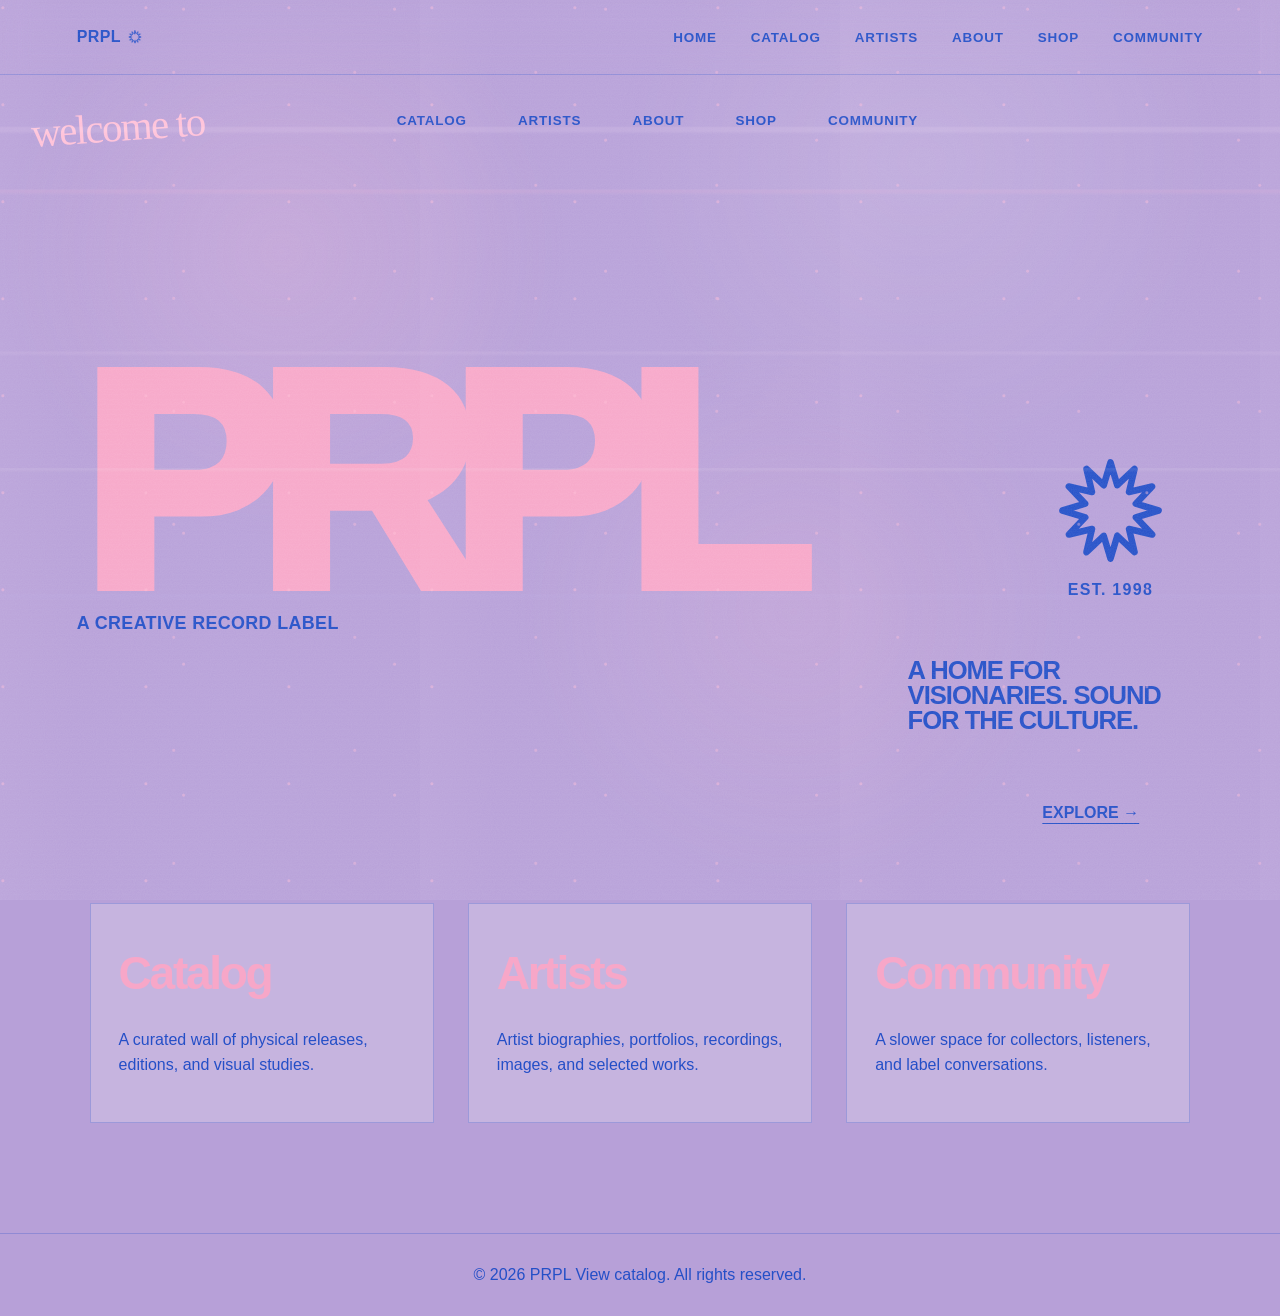
==== index.html @ a28d338d "Update index.html" ====
<!DOCTYPE html>
<html lang="en">
<head>
  <meta charset="UTF-8" />
  <meta name="viewport" content="width=device-width, initial-scale=1.0" />
  <title>PRPL View catalog | Home</title>
  <link rel="stylesheet" href="styles.css" />
</head>
<body>
  <header class="site-header">
    <a class="logo" href="index.html">PRPL</a>
    <nav>
      <a href="index.html">Home</a>
      <a href="vinyl.html">Catalog</a>
      <a href="artists.html">Artists</a>
      <a href="about.html">About</a>
      <a href="shop.html">Shop</a>
      <a href="forum.html">Community</a>
    </nav>
  </header>

  <main>
    <section class="hero lavender-home">
      <div class="welcome-script">welcome to</div>

      <nav class="floating-nav">
        <a href="vinyl.html">Catalog</a>
        <a href="artists.html">Artists</a>
        <a href="about.html">About</a>
        <a href="shop.html">Shop</a>
        <a href="forum.html">Community</a>
      </nav>

      <h1 class="prpl-title">PRPL</h1>

      <p class="hero-caption">A creative record label</p>

      <div class="gallery-mark">
        <span class="twelve-star" aria-hidden="true"></span>
        <p>EST. 1998</p>
      </div>

      <p class="hero-statement">A home for visionaries. Sound for the culture.</p>

      <a class="explore-link" href="vinyl.html">Explore →</a>
    </section>

    <section class="feature-grid">
      <article>
        <h2>Catalog</h2>
        <p>A curated wall of physical releases, editions, and visual studies.</p>
      </article>
      <article>
        <h2>Artists</h2>
        <p>Artist biographies, portfolios, recordings, images, and selected works.</p>
      </article>
      <article>
        <h2>Community</h2>
        <p>A slower space for collectors, listeners, and label conversations.</p>
      </article>
    </section>
  </main>

  <footer>© <span id="year"></span> PRPL View catalog. All rights reserved.</footer>
  <script src="script.js"></script>
</body>
</html>
---- styles.css ----
:root {
  --lavender: #b9a2dc;
  --lavender-matte: #b7a0d8;
  --pink: #f7a7c8;
  --pink-soft: #ffc1d8;
  --iris: #244fc7;
  --iris-soft: rgba(36, 79, 199, 0.18);
  --white: #fff9fb;
  --line: rgba(36, 79, 199, 0.26);
  --twelve-star-line: url("data:image/svg+xml,%3Csvg xmlns='http://www.w3.org/2000/svg' viewBox='0 0 100 100'%3E%3Cpath d='M 50.00 6.00 L 56.21 26.82 L 72.00 11.89 L 66.97 33.03 L 88.11 28.00 L 73.18 43.79 L 94.00 50.00 L 73.18 56.21 L 88.11 72.00 L 66.97 66.97 L 72.00 88.11 L 56.21 73.18 L 50.00 94.00 L 43.79 73.18 L 28.00 88.11 L 33.03 66.97 L 11.89 72.00 L 26.82 56.21 L 6.00 50.00 L 26.82 43.79 L 11.89 28.00 L 33.03 33.03 L 28.00 11.89 L 43.79 26.82 Z' fill='none' stroke='white' stroke-width='6' stroke-linejoin='round' stroke-linecap='round'/%3E%3C/svg%3E");
  --glitch-noise: url("data:image/svg+xml,%3Csvg xmlns='http://www.w3.org/2000/svg' viewBox='0 0 180 180'%3E%3Cfilter id='n'%3E%3CfeTurbulence type='fractalNoise' baseFrequency='.92' numOctaves='3' stitchTiles='stitch'/%3E%3CfeColorMatrix type='matrix' values='1 0 0 0 0.96 0 1 0 0 0.58 0 0 1 0 0.78 0 0 0 .42 0'/%3E%3C/filter%3E%3Crect width='180' height='180' filter='url(%23n)' opacity='.55'/%3E%3C/svg%3E");
}

* {
  box-sizing: border-box;
}

body {
  margin: 0;
  font-family: Helvetica Neue, Helvetica, Arial, sans-serif;
  background: var(--lavender-matte);
  color: var(--iris);
  min-height: 100vh;
  overflow-x: hidden;
}

body::before {
  content: "";
  position: fixed;
  inset: 0;
  background:
    radial-gradient(circle at 22% 28%, rgba(255, 193, 216, 0.18), transparent 24%),
    radial-gradient(circle at 72% 18%, rgba(255, 255, 255, 0.12), transparent 26%),
    radial-gradient(circle at 62% 68%, rgba(255, 193, 216, 0.14), transparent 28%);
  pointer-events: none;
  z-index: -1;
}

body::after {
  content: "";
  position: fixed;
  inset: 0;
  background:
    var(--glitch-noise),
    repeating-linear-gradient(0deg, rgba(36, 79, 199, 0.11) 0 1px, transparent 1px 5px),
    linear-gradient(180deg, transparent 0 14%, rgba(255, 193, 216, 0.32) 14.2% 14.55%, transparent 14.9% 39%, rgba(255, 193, 216, 0.2) 39.1% 39.25%, transparent 39.6% 66%, rgba(36, 79, 199, 0.16) 66.1% 66.35%, transparent 66.7% 100%),
    linear-gradient(90deg, rgba(255, 193, 216, 0.1), transparent 18%, rgba(36, 79, 199, 0.08) 54%, transparent 86%);
  background-size: 180px 180px, 100% 5px, 100% 100%, 420px 100%;
  mix-blend-mode: screen;
  opacity: 0.42;
  pointer-events: none;
  z-index: 999;
  animation: scan-glitch 6s steps(1, end) infinite;
}

html::before,
html::after {
  content: "";
  position: fixed;
  inset: 0;
  pointer-events: none;
}

html::before {
  background:
    radial-gradient(circle at 2% 8%, rgba(255, 193, 216, 0.8) 0 1px, transparent 2px),
    radial-gradient(circle at 87% 7%, rgba(255, 193, 216, 0.75) 0 1px, transparent 2px),
    radial-gradient(circle at 96% 64%, rgba(255, 193, 216, 0.7) 0 1px, transparent 2px),
    linear-gradient(180deg, transparent 0 21%, rgba(255, 193, 216, 0.22) 21.1% 21.35%, transparent 21.7% 52%, rgba(255, 249, 251, 0.14) 52.05% 52.2%, transparent 52.55% 100%);
  background-size: 143px 97px, 211px 131px, 181px 113px, 100% 100%;
  mix-blend-mode: lighten;
  opacity: 0.55;
  z-index: 1000;
}

html::after {
  background:
    linear-gradient(90deg, transparent 0 22%, rgba(255, 193, 216, 0.68) 26% 40%, transparent 46%),
    linear-gradient(90deg, transparent 0 54%, rgba(36, 79, 199, 0.34) 58% 70%, transparent 76%);
  clip-path: inset(13% 4% 84% 58%);
  mix-blend-mode: screen;
  opacity: 0;
  z-index: 1001;
  animation: smear-glitch 8s steps(1, end) infinite;
}

.site-header,
main,
footer {
  animation: page-glitch 9s steps(1, end) infinite;
}

@keyframes scan-glitch {
  0%, 88%, 100% {
    clip-path: inset(0);
    transform: translate3d(0, 0, 0);
    opacity: 0.36;
  }

  89% {
    clip-path: inset(8% 0 86% 0);
    transform: translate3d(-12px, 0, 0);
    opacity: 0.66;
  }

  90% {
    clip-path: inset(28% 0 66% 0);
    transform: translate3d(14px, 0, 0);
    opacity: 0.52;
  }

  91% {
    clip-path: inset(74% 0 16% 0);
    transform: translate3d(-7px, 0, 0);
    opacity: 0.6;
  }

  92% {
    clip-path: inset(0);
    transform: translate3d(0, 0, 0);
    opacity: 0.42;
  }
}

@keyframes smear-glitch {
  0%, 84%, 87%, 100% {
    opacity: 0;
    clip-path: inset(0);
    transform: translate3d(0, 0, 0);
  }

  84.4% {
    opacity: 0.75;
    clip-path: inset(12% 5% 85% 62%);
    transform: translate3d(16px, 0, 0);
  }

  85% {
    opacity: 0.42;
    clip-path: inset(33% 28% 63% 6%);
    transform: translate3d(-12px, 0, 0);
  }

  85.6% {
    opacity: 0.62;
    clip-path: inset(68% 4% 28% 72%);
    transform: translate3d(20px, 0, 0);
  }
}

@keyframes page-glitch {
  0%, 91%, 93%, 100% {
    transform: translate3d(0, 0, 0);
    filter: none;
  }

  91.4% {
    transform: translate3d(2px, 0, 0);
    filter: drop-shadow(-2px 0 rgba(255, 193, 216, 0.45)) drop-shadow(2px 0 rgba(36, 79, 199, 0.38));
  }

  91.8% {
    transform: translate3d(-2px, 0, 0);
    filter: drop-shadow(2px 0 rgba(255, 193, 216, 0.35)) drop-shadow(-2px 0 rgba(36, 79, 199, 0.3));
  }
}

.site-header {
  display: flex;
  justify-content: space-between;
  align-items: center;
  padding: 28px 6vw;
  background: transparent;
  border-bottom: 1px solid var(--line);
  position: sticky;
  top: 0;
  z-index: 10;
  backdrop-filter: blur(14px);
}

.logo {
  display: inline-flex;
  align-items: center;
  gap: 0.42rem;
  color: var(--iris);
  font-size: 1rem;
  font-weight: 800;
  letter-spacing: 0.02em;
  text-decoration: none;
  text-transform: uppercase;
}

.logo::after {
  content: "";
  width: 0.92rem;
  height: 0.92rem;
  background: currentColor;
  mask: var(--twelve-star-line) center / contain no-repeat;
  -webkit-mask: var(--twelve-star-line) center / contain no-repeat;
}

nav {
  display: flex;
  gap: 34px;
  flex-wrap: wrap;
  font-size: 0.84rem;
  letter-spacing: 0.06em;
  text-transform: uppercase;
  font-weight: 700;
}

nav a,
.text-link {
  color: var(--iris);
  text-decoration: none;
}

nav a:hover,
.text-link:hover {
  color: var(--pink);
}

.hero {
  min-height: 84vh;
  padding: 90px 6vw;
}

.lavender-home {
  position: relative;
  min-height: 92vh;
  display: grid;
  align-content: center;
  padding-top: 120px;
}

.welcome-script {
  position: absolute;
  top: 28px;
  left: 2.4vw;
  color: var(--pink-soft);
  font-family: "Brush Script MT", "Apple Chancery", cursive;
  font-size: clamp(2rem, 3.2vw, 4.2rem);
  font-weight: 400;
  letter-spacing: -0.04em;
  transform: rotate(-4deg);
}

.floating-nav {
  position: absolute;
  top: 38px;
  left: 31vw;
  display: flex;
  gap: clamp(24px, 4vw, 64px);
}

.prpl-title {
  color: var(--pink);
  font-size: clamp(7rem, 24vw, 24rem);
  line-height: 0.72;
  margin: 0;
  letter-spacing: -0.095em;
  font-weight: 950;
  text-transform: uppercase;
}

.hero-caption {
  color: var(--iris);
  margin: 18px 0 0;
  font-weight: 800;
  text-transform: uppercase;
  letter-spacing: 0.02em;
  font-size: clamp(0.95rem, 1.4vw, 1.25rem);
}

.gallery-mark {
  position: absolute;
  right: 9vw;
  top: 46%;
  text-align: center;
  color: var(--iris);
}

.twelve-star {
  display: block;
  width: 6.8rem;
  height: 6.8rem;
  margin: 0 auto;
  background: currentColor;
  mask: var(--twelve-star-line) center / contain no-repeat;
  -webkit-mask: var(--twelve-star-line) center / contain no-repeat;
}

.gallery-mark p {
  text-transform: uppercase;
  font-weight: 800;
  letter-spacing: 0.08em;
}

.hero-statement {
  position: absolute;
  right: 8vw;
  bottom: 16vh;
  max-width: 270px;
  color: var(--iris);
  text-transform: uppercase;
  font-size: clamp(1.2rem, 2vw, 2rem);
  line-height: 0.98;
  font-weight: 800;
  letter-spacing: -0.04em;
}

.explore-link {
  position: absolute;
  right: 11vw;
  bottom: 9vh;
  color: var(--iris);
  text-transform: uppercase;
  font-weight: 700;
  text-decoration: underline;
  text-underline-offset: 5px;
}

.eyebrow {
  color: var(--iris);
  text-transform: uppercase;
  letter-spacing: 0.2em;
  font-size: 0.76rem;
  margin: 0 0 26px;
  font-weight: 700;
}

h1 {
  color: var(--pink);
  font-size: clamp(4rem, 10vw, 11rem);
  margin: 0;
  line-height: 0.9;
  letter-spacing: -0.075em;
  font-weight: 800;
  max-width: 1120px;
}

.hero-copy,
.lead {
  color: var(--iris);
  font-size: clamp(1.05rem, 1.7vw, 1.35rem);
  font-weight: 500;
  line-height: 1.55;
  max-width: 650px;
  margin-top: 30px;
}

.hero-actions {
  margin-top: 42px;
  display: flex;
  gap: 14px;
  flex-wrap: wrap;
}

.button {
  border: 1px solid var(--iris);
  display: inline-block;
  background: var(--iris);
  color: var(--white);
  padding: 13px 22px;
  text-decoration: none;
  font-weight: 800;
  letter-spacing: 0.06em;
  text-transform: uppercase;
  cursor: pointer;
  font-size: 0.78rem;
}

.button:hover {
  background: var(--pink);
  border-color: var(--pink);
  color: var(--iris);
}

.button.ghost {
  background: transparent;
  color: var(--iris);
}

.feature-grid,
.album-grid {
  display: grid;
  grid-template-columns: repeat(3, minmax(0, 1fr));
  gap: 34px;
  padding: 0 7vw 110px;
}

.feature-grid article,
.album-card,
.artist-card,
.content-block,
.shop-panel,
.post-form,
.thread {
  background: rgba(255, 249, 251, 0.22);
  border: 1px solid var(--line);
  padding: 28px;
}

.feature-grid article {
  min-height: 220px;
  display: grid;
  align-content: end;
}

.feature-grid h2,
.album-card h2,
.artist-card h2,
.content-block h2,
.shop-panel h2,
.post-form h2,
.thread h2 {
  color: var(--pink);
  font-weight: 800;
  letter-spacing: -0.05em;
  font-size: clamp(1.7rem, 3.6vw, 3.7rem);
  line-height: 0.96;
  margin: 0 0 16px;
}

.feature-grid p,
.album-card p,
.artist-card p,
.content-block p,
.shop-panel p,
.thread p {
  color: var(--iris);
  font-weight: 500;
  line-height: 1.6;
}

.page {
  padding: 86px 7vw 120px;
}

.page h1 {
  max-width: 1120px;
}

.narrow {
  max-width: 920px;
  margin: 0 auto;
}

.cover,
.artist-photo {
  min-height: 380px;
  display: grid;
  place-items: center;
  background:
    radial-gradient(circle at 50% 50%, rgba(247, 167, 200, 0.52), transparent 25%),
    linear-gradient(180deg, rgba(255,249,251,0.55), rgba(143,99,255,0.22));
  color: var(--iris);
  font-weight: 800;
  letter-spacing: 0.14em;
  text-align: center;
  text-transform: uppercase;
  border: 1px solid var(--line);
}

.album-card {
  padding: 18px;
}

.album-card h2 {
  font-size: 1.45rem;
  letter-spacing: -0.02em;
  margin-top: 22px;
}

.artist-list {
  display: grid;
  gap: 34px;
}

.artist-card {
  display: grid;
  grid-template-columns: 280px 1fr;
  gap: 42px;
  align-items: center;
}

.artist-photo {
  min-height: 280px;
}

.content-block {
  margin-top: 28px;
}

.bandcamp-box {
  border: 1px solid var(--line);
  background: white;
}

.forum-layout {
  display: grid;
  grid-template-columns: 380px 1fr;
  gap: 34px;
}

.post-form {
  display: grid;
  gap: 14px;
  align-self: start;
}

input,
textarea {
  width: 100%;
  background: rgba(255, 249, 251, 0.42);
  border: 1px solid var(--line);
  color: var(--iris);
  padding: 14px;
  font: inherit;
  font-weight: 500;
}

input::placeholder,
textarea::placeholder {
  color: rgba(36, 79, 199, 0.62);
}

textarea {
  min-height: 150px;
  resize: vertical;
}

.thread-list {
  display: grid;
  gap: 18px;
}

footer {
  border-top: 1px solid var(--line);
  color: var(--iris);
  padding: 32px 7vw;
  text-align: center;
  font-weight: 500;
}

@media (prefers-reduced-motion: reduce) {
  html::after,
  body::after,
  .site-header,
  main,
  footer {
    animation: none;
  }
}

@media (max-width: 850px) {
  .site-header {
    display: none;
  }

  .floating-nav {
    position: static;
    margin: 60px 0 30px;
    gap: 16px;
  }

  .welcome-script {
    top: 24px;
    left: 6vw;
  }

  .lavender-home {
    padding-top: 130px;
  }

  .gallery-mark,
  .hero-statement,
  .explore-link {
    position: static;
    text-align: left;
    margin-top: 30px;
  }

  .feature-grid,
  .album-grid {
    grid-template-columns: 1fr;
  }

  .artist-card,
  .forum-layout {
    grid-template-columns: 1fr;
    display: grid;
  }
}
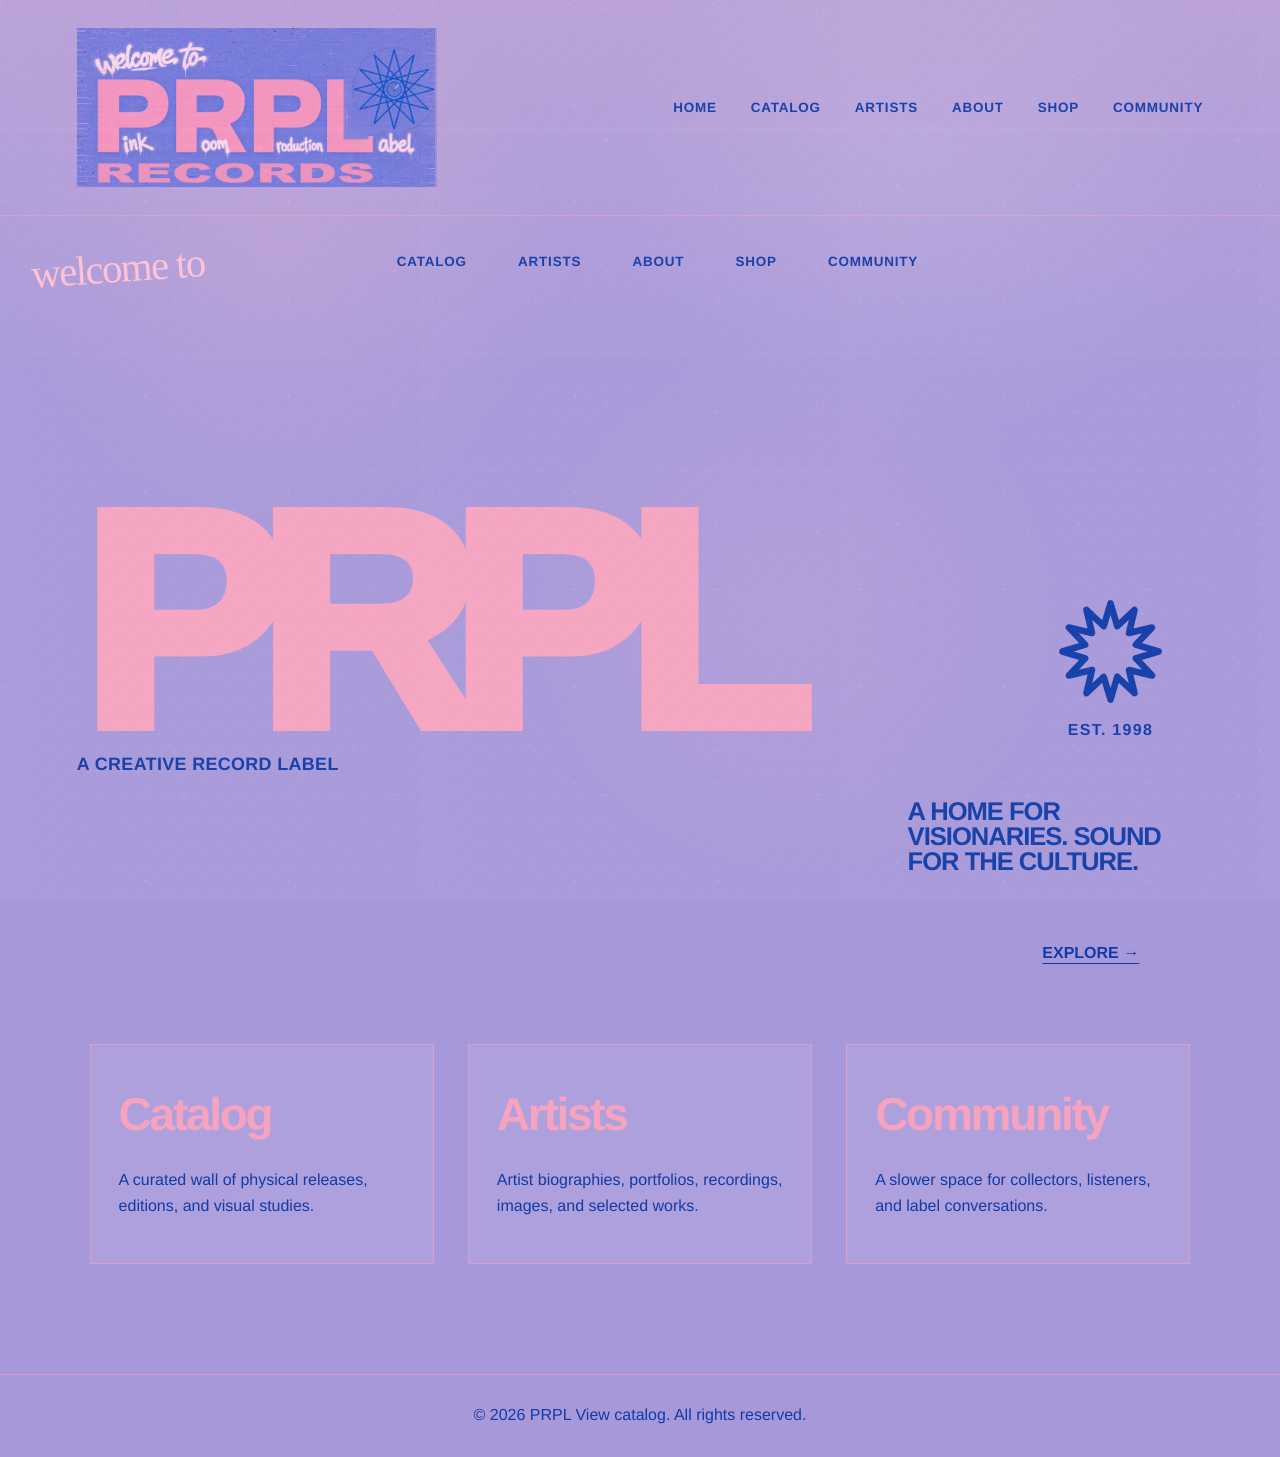
==== commit ec2562d6: "Update sitewide PRPL logo" ====
--- a/index.html
+++ b/index.html
@@ -8,7 +8,9 @@
 </head>
 <body>
   <header class="site-header">
-    <a class="logo" href="index.html">PRPL</a>
+    <a class="site-logo-art" href="index.html" aria-label="PRPL home">
+      <img src="assets/prpl-records-logo.png" alt="PRPL Records" />
+    </a>
     <nav>
       <a href="index.html">Home</a>
       <a href="vinyl.html">Catalog</a>
--- a/styles.css
+++ b/styles.css
@@ -1,14 +1,15 @@
 :root {
-  --lavender: #b9a2dc;
-  --lavender-matte: #b7a0d8;
-  --pink: #f7a7c8;
-  --pink-soft: #ffc1d8;
-  --iris: #244fc7;
-  --iris-soft: rgba(36, 79, 199, 0.18);
+  --lavender: #a99ade;
+  --lavender-matte: #a798d9;
+  --pink: #f5a3bf;
+  --pink-soft: #ffc0d2;
+  --iris: #113ba7;
+  --iris-soft: rgba(17, 59, 167, 0.16);
   --white: #fff9fb;
-  --line: rgba(36, 79, 199, 0.26);
+  --line: rgba(245, 163, 191, 0.58);
   --twelve-star-line: url("data:image/svg+xml,%3Csvg xmlns='http://www.w3.org/2000/svg' viewBox='0 0 100 100'%3E%3Cpath d='M 50.00 6.00 L 56.21 26.82 L 72.00 11.89 L 66.97 33.03 L 88.11 28.00 L 73.18 43.79 L 94.00 50.00 L 73.18 56.21 L 88.11 72.00 L 66.97 66.97 L 72.00 88.11 L 56.21 73.18 L 50.00 94.00 L 43.79 73.18 L 28.00 88.11 L 33.03 66.97 L 11.89 72.00 L 26.82 56.21 L 6.00 50.00 L 26.82 43.79 L 11.89 28.00 L 33.03 33.03 L 28.00 11.89 L 43.79 26.82 Z' fill='none' stroke='white' stroke-width='6' stroke-linejoin='round' stroke-linecap='round'/%3E%3C/svg%3E");
   --glitch-noise: url("data:image/svg+xml,%3Csvg xmlns='http://www.w3.org/2000/svg' viewBox='0 0 180 180'%3E%3Cfilter id='n'%3E%3CfeTurbulence type='fractalNoise' baseFrequency='.92' numOctaves='3' stitchTiles='stitch'/%3E%3CfeColorMatrix type='matrix' values='1 0 0 0 0.96 0 1 0 0 0.58 0 0 1 0 0.78 0 0 0 .42 0'/%3E%3C/filter%3E%3Crect width='180' height='180' filter='url(%23n)' opacity='.55'/%3E%3C/svg%3E");
+  --pixel-noise: url("data:image/svg+xml,%3Csvg xmlns='http://www.w3.org/2000/svg' width='24' height='24' viewBox='0 0 24 24'%3E%3Crect x='1' y='2' width='2' height='2' fill='white' opacity='.5'/%3E%3Crect x='9' y='5' width='1' height='1' fill='black' opacity='.55'/%3E%3Crect x='17' y='3' width='2' height='2' fill='white' opacity='.38'/%3E%3Crect x='4' y='11' width='1' height='1' fill='black' opacity='.5'/%3E%3Crect x='13' y='13' width='2' height='2' fill='white' opacity='.42'/%3E%3Crect x='21' y='10' width='1' height='1' fill='black' opacity='.45'/%3E%3Crect x='7' y='20' width='2' height='2' fill='white' opacity='.32'/%3E%3Crect x='18' y='19' width='1' height='1' fill='black' opacity='.48'/%3E%3C/svg%3E");
 }
 
 * {
@@ -22,6 +23,7 @@
   color: var(--iris);
   min-height: 100vh;
   overflow-x: hidden;
+  text-rendering: geometricPrecision;
 }
 
 body::before {
@@ -29,9 +31,10 @@
   position: fixed;
   inset: 0;
   background:
-    radial-gradient(circle at 22% 28%, rgba(255, 193, 216, 0.18), transparent 24%),
-    radial-gradient(circle at 72% 18%, rgba(255, 255, 255, 0.12), transparent 26%),
-    radial-gradient(circle at 62% 68%, rgba(255, 193, 216, 0.14), transparent 28%);
+    linear-gradient(180deg, rgba(255, 192, 210, 0.2), transparent 42%),
+    radial-gradient(circle at 22% 28%, rgba(255, 192, 210, 0.14), transparent 24%),
+    radial-gradient(circle at 72% 18%, rgba(255, 255, 255, 0.1), transparent 26%),
+    radial-gradient(circle at 62% 68%, rgba(255, 192, 210, 0.12), transparent 28%);
   pointer-events: none;
   z-index: -1;
 }
@@ -43,11 +46,11 @@
   background:
     var(--glitch-noise),
     repeating-linear-gradient(0deg, rgba(36, 79, 199, 0.11) 0 1px, transparent 1px 5px),
-    linear-gradient(180deg, transparent 0 14%, rgba(255, 193, 216, 0.32) 14.2% 14.55%, transparent 14.9% 39%, rgba(255, 193, 216, 0.2) 39.1% 39.25%, transparent 39.6% 66%, rgba(36, 79, 199, 0.16) 66.1% 66.35%, transparent 66.7% 100%),
-    linear-gradient(90deg, rgba(255, 193, 216, 0.1), transparent 18%, rgba(36, 79, 199, 0.08) 54%, transparent 86%);
+    linear-gradient(180deg, transparent 0 14%, rgba(255, 193, 216, 0.18) 14.2% 14.55%, transparent 14.9% 39%, rgba(255, 193, 216, 0.11) 39.1% 39.25%, transparent 39.6% 66%, rgba(36, 79, 199, 0.08) 66.1% 66.35%, transparent 66.7% 100%),
+    linear-gradient(90deg, rgba(255, 193, 216, 0.06), transparent 18%, rgba(36, 79, 199, 0.04) 54%, transparent 86%);
   background-size: 180px 180px, 100% 5px, 100% 100%, 420px 100%;
   mix-blend-mode: screen;
-  opacity: 0.42;
+  opacity: 0.24;
   pointer-events: none;
   z-index: 999;
   animation: scan-glitch 6s steps(1, end) infinite;
@@ -63,20 +66,22 @@
 
 html::before {
   background:
+    var(--pixel-noise),
     radial-gradient(circle at 2% 8%, rgba(255, 193, 216, 0.8) 0 1px, transparent 2px),
     radial-gradient(circle at 87% 7%, rgba(255, 193, 216, 0.75) 0 1px, transparent 2px),
     radial-gradient(circle at 96% 64%, rgba(255, 193, 216, 0.7) 0 1px, transparent 2px),
-    linear-gradient(180deg, transparent 0 21%, rgba(255, 193, 216, 0.22) 21.1% 21.35%, transparent 21.7% 52%, rgba(255, 249, 251, 0.14) 52.05% 52.2%, transparent 52.55% 100%);
-  background-size: 143px 97px, 211px 131px, 181px 113px, 100% 100%;
-  mix-blend-mode: lighten;
-  opacity: 0.55;
+    linear-gradient(180deg, transparent 0 21%, rgba(255, 193, 216, 0.12) 21.1% 21.35%, transparent 21.7% 52%, rgba(255, 249, 251, 0.08) 52.05% 52.2%, transparent 52.55% 100%);
+  background-size: 24px 24px, 143px 97px, 211px 131px, 181px 113px, 100% 100%;
+  mix-blend-mode: soft-light;
+  opacity: 0.34;
   z-index: 1000;
+  animation: pixel-glitch 7s steps(1, end) infinite;
 }
 
 html::after {
   background:
-    linear-gradient(90deg, transparent 0 22%, rgba(255, 193, 216, 0.68) 26% 40%, transparent 46%),
-    linear-gradient(90deg, transparent 0 54%, rgba(36, 79, 199, 0.34) 58% 70%, transparent 76%);
+    linear-gradient(90deg, transparent 0 22%, rgba(255, 193, 216, 0.36) 26% 40%, transparent 46%),
+    linear-gradient(90deg, transparent 0 54%, rgba(36, 79, 199, 0.18) 58% 70%, transparent 76%);
   clip-path: inset(13% 4% 84% 58%);
   mix-blend-mode: screen;
   opacity: 0;
@@ -94,31 +99,48 @@
   0%, 88%, 100% {
     clip-path: inset(0);
     transform: translate3d(0, 0, 0);
-    opacity: 0.36;
+    opacity: 0.2;
   }
 
   89% {
     clip-path: inset(8% 0 86% 0);
-    transform: translate3d(-12px, 0, 0);
-    opacity: 0.66;
+    transform: translate3d(-7px, 0, 0);
+    opacity: 0.38;
   }
 
   90% {
     clip-path: inset(28% 0 66% 0);
-    transform: translate3d(14px, 0, 0);
-    opacity: 0.52;
+    transform: translate3d(8px, 0, 0);
+    opacity: 0.3;
   }
 
   91% {
     clip-path: inset(74% 0 16% 0);
-    transform: translate3d(-7px, 0, 0);
-    opacity: 0.6;
+    transform: translate3d(-4px, 0, 0);
+    opacity: 0.34;
   }
 
   92% {
     clip-path: inset(0);
     transform: translate3d(0, 0, 0);
+    opacity: 0.24;
+  }
+}
+
+@keyframes pixel-glitch {
+  0%, 76%, 79%, 100% {
+    transform: translate3d(0, 0, 0);
+    opacity: 0.24;
+  }
+
+  76.4% {
+    transform: translate3d(2px, -1px, 0);
     opacity: 0.42;
+  }
+
+  77.1% {
+    transform: translate3d(-2px, 1px, 0);
+    opacity: 0.32;
   }
 }
 
@@ -130,21 +152,21 @@
   }
 
   84.4% {
-    opacity: 0.75;
+    opacity: 0.34;
     clip-path: inset(12% 5% 85% 62%);
-    transform: translate3d(16px, 0, 0);
+    transform: translate3d(9px, 0, 0);
   }
 
   85% {
-    opacity: 0.42;
+    opacity: 0.24;
     clip-path: inset(33% 28% 63% 6%);
-    transform: translate3d(-12px, 0, 0);
+    transform: translate3d(-7px, 0, 0);
   }
 
   85.6% {
-    opacity: 0.62;
+    opacity: 0.3;
     clip-path: inset(68% 4% 28% 72%);
-    transform: translate3d(20px, 0, 0);
+    transform: translate3d(10px, 0, 0);
   }
 }
 
@@ -155,13 +177,13 @@
   }
 
   91.4% {
-    transform: translate3d(2px, 0, 0);
-    filter: drop-shadow(-2px 0 rgba(255, 193, 216, 0.45)) drop-shadow(2px 0 rgba(36, 79, 199, 0.38));
+    transform: translate3d(1px, 0, 0);
+    filter: drop-shadow(-1px 0 rgba(255, 193, 216, 0.26)) drop-shadow(1px 0 rgba(36, 79, 199, 0.22));
   }
 
   91.8% {
-    transform: translate3d(-2px, 0, 0);
-    filter: drop-shadow(2px 0 rgba(255, 193, 216, 0.35)) drop-shadow(-2px 0 rgba(36, 79, 199, 0.3));
+    transform: translate3d(-1px, 0, 0);
+    filter: drop-shadow(1px 0 rgba(255, 193, 216, 0.22)) drop-shadow(-1px 0 rgba(36, 79, 199, 0.18));
   }
 }
 
@@ -171,7 +193,7 @@
   align-items: center;
   padding: 28px 6vw;
   background: transparent;
-  border-bottom: 1px solid var(--line);
+  border-bottom: 1px solid rgba(245, 163, 191, 0.52);
   position: sticky;
   top: 0;
   z-index: 10;
@@ -197,6 +219,89 @@
   background: currentColor;
   mask: var(--twelve-star-line) center / contain no-repeat;
   -webkit-mask: var(--twelve-star-line) center / contain no-repeat;
+}
+
+.interior-page .site-header {
+  min-height: 116px;
+  padding-top: 20px;
+  padding-bottom: 18px;
+  align-items: center;
+}
+
+.interior-brand {
+  position: relative;
+  display: inline-grid;
+  color: var(--pink);
+  text-decoration: none;
+  text-transform: uppercase;
+  line-height: 0.82;
+  filter: drop-shadow(2px 0 rgba(17, 59, 167, 0.16));
+}
+
+.interior-brand span {
+  color: var(--pink-soft);
+  font-family: "Brush Script MT", "Apple Chancery", cursive;
+  font-size: clamp(1.35rem, 2.2vw, 2rem);
+  font-weight: 400;
+  line-height: 1;
+  letter-spacing: 0;
+  text-transform: lowercase;
+  transform: rotate(-2deg);
+}
+
+.interior-brand strong {
+  display: block;
+  color: var(--pink);
+  font-size: clamp(3rem, 6.2vw, 5.8rem);
+  font-weight: 950;
+  letter-spacing: -0.095em;
+}
+
+.interior-brand::after {
+  content: "";
+  position: absolute;
+  right: -1.75rem;
+  bottom: 0.58rem;
+  width: 1.3rem;
+  height: 1.3rem;
+  background: var(--iris);
+  mask: var(--twelve-star-line) center / contain no-repeat;
+  -webkit-mask: var(--twelve-star-line) center / contain no-repeat;
+}
+
+.interior-brand::before {
+  content: "";
+  position: absolute;
+  left: 0.1rem;
+  right: -1.8rem;
+  bottom: 0.74rem;
+  height: 0.42rem;
+  background: linear-gradient(90deg, rgba(255, 192, 210, 0.62), transparent 18%, rgba(17, 59, 167, 0.18) 32%, transparent 46%);
+  opacity: 0.62;
+  transform: translateX(0.28rem);
+}
+
+
+.site-logo-art {
+  display: block;
+  width: clamp(220px, 28vw, 370px);
+  aspect-ratio: 1880 / 836;
+  line-height: 0;
+  text-decoration: none;
+  filter: drop-shadow(2px 0 rgba(17, 59, 167, 0.16));
+}
+
+.site-logo-art img {
+  display: block;
+  width: 100%;
+  height: 100%;
+  object-fit: contain;
+}
+
+@media (max-width: 760px) {
+  .site-logo-art {
+    width: min(70vw, 300px);
+  }
 }
 
 nav {
@@ -357,10 +462,10 @@
 }
 
 .button {
-  border: 1px solid var(--iris);
+  border: 1px solid var(--pink);
   display: inline-block;
-  background: var(--iris);
-  color: var(--white);
+  background: transparent;
+  color: var(--pink-soft);
   padding: 13px 22px;
   text-decoration: none;
   font-weight: 800;
@@ -378,7 +483,7 @@
 
 .button.ghost {
   background: transparent;
-  color: var(--iris);
+  color: var(--pink-soft);
 }
 
 .feature-grid,
@@ -396,7 +501,7 @@
 .shop-panel,
 .post-form,
 .thread {
-  background: rgba(255, 249, 251, 0.22);
+  background: rgba(255, 249, 251, 0.08);
   border: 1px solid var(--line);
   padding: 28px;
 }
@@ -503,6 +608,295 @@
   gap: 34px;
 }
 
+.community-page {
+  padding: 72px 3vw 120px;
+}
+
+.community-hero {
+  display: grid;
+  grid-template-columns: minmax(280px, 1fr) minmax(420px, 0.95fr);
+  align-items: end;
+  gap: 34px;
+  margin-bottom: 34px;
+}
+
+.community-hero h1 {
+  color: var(--iris);
+  font-size: clamp(3.2rem, 5.7vw, 5.6rem);
+  letter-spacing: -0.08em;
+}
+
+.community-hero .lead {
+  margin: 8px 0 0;
+  color: var(--iris);
+  font-weight: 700;
+}
+
+.community-actions {
+  display: grid;
+  grid-template-columns: 0.9fr 1.25fr;
+  gap: 24px;
+  align-items: center;
+}
+
+.search-box {
+  position: relative;
+}
+
+.search-box span {
+  position: absolute;
+  width: 1px;
+  height: 1px;
+  overflow: hidden;
+  clip: rect(0 0 0 0);
+}
+
+.search-box input {
+  height: 56px;
+  border-color: var(--line);
+  background: rgba(255, 249, 251, 0.05);
+  color: var(--pink-soft);
+}
+
+.search-box input::placeholder {
+  color: rgba(255, 192, 210, 0.72);
+}
+
+.pink-room-layout {
+  grid-template-columns: 310px minmax(0, 1fr);
+  gap: 20px;
+  align-items: start;
+}
+
+.profile-panel,
+.discussion-board {
+  border: 1px solid var(--line);
+  background: rgba(255, 249, 251, 0.045);
+}
+
+.profile-panel {
+  padding: 38px 34px 30px;
+}
+
+.avatar-orb,
+.online-avatars span {
+  border-radius: 50%;
+  background:
+    radial-gradient(circle at 34% 28%, rgba(255, 192, 210, 0.88), transparent 8%),
+    radial-gradient(circle at 62% 58%, rgba(17, 59, 167, 0.92), transparent 30%),
+    conic-gradient(from 30deg, #1d0b58, #7f35dd, #160a4a, #f5a3bf, #22106c);
+  box-shadow: inset 0 0 18px rgba(255, 192, 210, 0.42);
+}
+
+.avatar-orb {
+  width: 116px;
+  height: 116px;
+  margin-bottom: 28px;
+}
+
+.profile-panel h2 {
+  color: var(--iris);
+  font-size: 1.8rem;
+  margin: 0;
+  letter-spacing: -0.05em;
+}
+
+.profile-panel p,
+.profile-stats,
+.online-strip p {
+  color: var(--iris);
+  font-weight: 600;
+}
+
+.profile-panel .button {
+  margin: 18px 0 28px;
+  width: 160px;
+  text-align: center;
+}
+
+.profile-stats {
+  display: grid;
+  gap: 16px;
+  margin: 0;
+  padding: 26px 0;
+  border-top: 1px solid var(--line);
+  border-bottom: 1px solid var(--line);
+}
+
+.profile-stats div {
+  display: grid;
+  grid-template-columns: 1fr auto;
+  gap: 16px;
+}
+
+.profile-stats dt,
+.profile-stats dd {
+  margin: 0;
+}
+
+.profile-stats dd {
+  font-weight: 900;
+}
+
+.online-strip {
+  margin-top: 28px;
+}
+
+.online-strip h3,
+.discussion-tabs a,
+.discussion-metrics span,
+.pagination a,
+.pagination span {
+  color: var(--iris);
+  font-size: 0.86rem;
+  font-weight: 900;
+  letter-spacing: 0.02em;
+  text-transform: uppercase;
+}
+
+.online-strip h3,
+.discussion-tabs a:first-child,
+.pagination span {
+  color: var(--pink-soft);
+}
+
+.online-avatars {
+  display: flex;
+  gap: 10px;
+  margin: 20px 0 12px;
+}
+
+.online-avatars span {
+  width: 38px;
+  height: 38px;
+}
+
+.discussion-board {
+  padding: 0 42px;
+}
+
+.discussion-tabs,
+.discussion-row {
+  display: grid;
+  grid-template-columns: minmax(480px, 1fr) 90px 90px 150px;
+  gap: 20px;
+  align-items: center;
+}
+
+.discussion-tabs {
+  padding: 36px 0 28px;
+  border-bottom: 1px solid var(--line);
+}
+
+.discussion-tabs nav {
+  gap: 38px;
+  flex-wrap: nowrap;
+}
+
+.discussion-metrics {
+  display: contents;
+}
+
+.discussion-row {
+  min-height: 92px;
+  border-bottom: 1px solid var(--line);
+}
+
+.discussion-row > div {
+  min-width: 0;
+}
+
+.discussion-row h2 {
+  color: var(--iris);
+  font-size: clamp(1.1rem, 1.35vw, 1.45rem);
+  letter-spacing: -0.03em;
+  line-height: 1.1;
+  margin: 0 0 8px;
+}
+
+.discussion-row p,
+.discussion-row > span:not(.discussion-icon) {
+  color: var(--iris);
+  font-weight: 700;
+  margin: 0;
+}
+
+.discussion-row > span:not(.discussion-icon) {
+  font-size: 1.2rem;
+}
+
+.discussion-row {
+  grid-template-columns: 66px minmax(420px, 1fr) 74px 74px 150px;
+}
+
+.discussion-tabs {
+  grid-template-columns: minmax(486px, 1fr) 74px 74px 150px;
+}
+
+.discussion-icon {
+  width: 58px;
+  height: 58px;
+  border: 1px solid var(--pink-soft);
+  border-radius: 50%;
+  display: grid;
+  place-items: center;
+  color: var(--pink-soft);
+}
+
+.discussion-icon::before {
+  color: currentColor;
+  font-size: 1.45rem;
+  line-height: 1;
+}
+
+.spark-icon::before {
+  content: "*";
+}
+
+.globe-icon::before {
+  content: "◎";
+}
+
+.rings-icon::before {
+  content: "◎";
+  letter-spacing: -0.2em;
+}
+
+.wave-icon::before {
+  content: "≋";
+}
+
+.bolt-icon::before {
+  content: "↯";
+}
+
+.dot-icon::before {
+  content: "✣";
+}
+
+.pagination {
+  border: 0;
+  display: flex;
+  justify-content: center;
+  align-items: center;
+  gap: 30px;
+  padding: 34px 0;
+}
+
+.pagination span {
+  display: grid;
+  place-items: center;
+  width: 34px;
+  height: 34px;
+  border-radius: 50%;
+  background: var(--pink-soft);
+  color: var(--iris);
+}
+
+.pagination a {
+  text-decoration: none;
+}
+
 .post-form {
   display: grid;
   gap: 14px;
@@ -558,6 +952,10 @@
     display: none;
   }
 
+  .interior-page .site-header {
+    display: none;
+  }
+
   .floating-nav {
     position: static;
     margin: 60px 0 30px;
@@ -586,9 +984,35 @@
     grid-template-columns: 1fr;
   }
 
+  .community-hero,
+  .community-actions,
+  .pink-room-layout,
   .artist-card,
   .forum-layout {
     grid-template-columns: 1fr;
     display: grid;
   }
-}
+
+  .discussion-board {
+    padding: 0 22px;
+  }
+
+  .discussion-tabs {
+    grid-template-columns: 1fr;
+  }
+
+  .discussion-metrics {
+    display: none;
+  }
+
+  .discussion-row {
+    grid-template-columns: 54px 1fr;
+    gap: 14px;
+    padding: 22px 0;
+  }
+
+  .discussion-row > span:not(.discussion-icon),
+  .discussion-row > p {
+    grid-column: 2;
+  }
+}
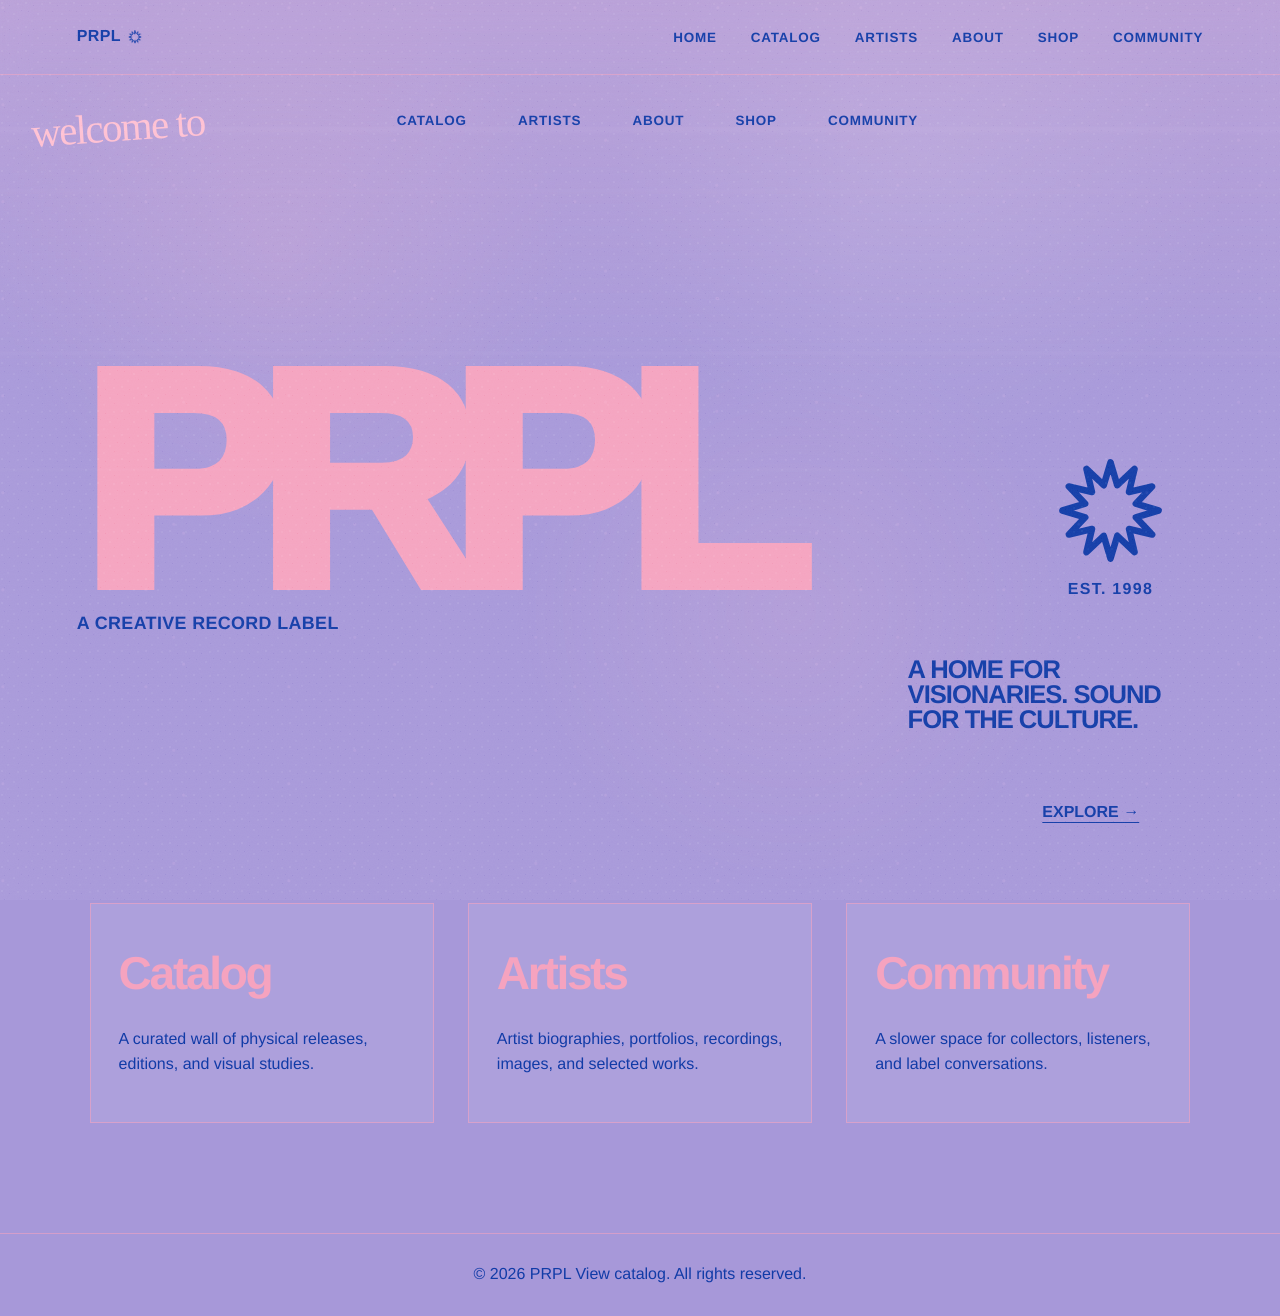
==== commit b566e1fd: "Revert "Update sitewide PRPL logo" This reverts commit ec2562d6477ffe26f22aadf2939e3faa44a925fc." ====
--- a/index.html
+++ b/index.html
@@ -8,9 +8,7 @@
 </head>
 <body>
   <header class="site-header">
-    <a class="site-logo-art" href="index.html" aria-label="PRPL home">
-      <img src="assets/prpl-records-logo.png" alt="PRPL Records" />
-    </a>
+    <a class="logo" href="index.html">PRPL</a>
     <nav>
       <a href="index.html">Home</a>
       <a href="vinyl.html">Catalog</a>
--- a/styles.css
+++ b/styles.css
@@ -281,29 +281,6 @@
   transform: translateX(0.28rem);
 }
 
-
-.site-logo-art {
-  display: block;
-  width: clamp(220px, 28vw, 370px);
-  aspect-ratio: 1880 / 836;
-  line-height: 0;
-  text-decoration: none;
-  filter: drop-shadow(2px 0 rgba(17, 59, 167, 0.16));
-}
-
-.site-logo-art img {
-  display: block;
-  width: 100%;
-  height: 100%;
-  object-fit: contain;
-}
-
-@media (max-width: 760px) {
-  .site-logo-art {
-    width: min(70vw, 300px);
-  }
-}
-
 nav {
   display: flex;
   gap: 34px;
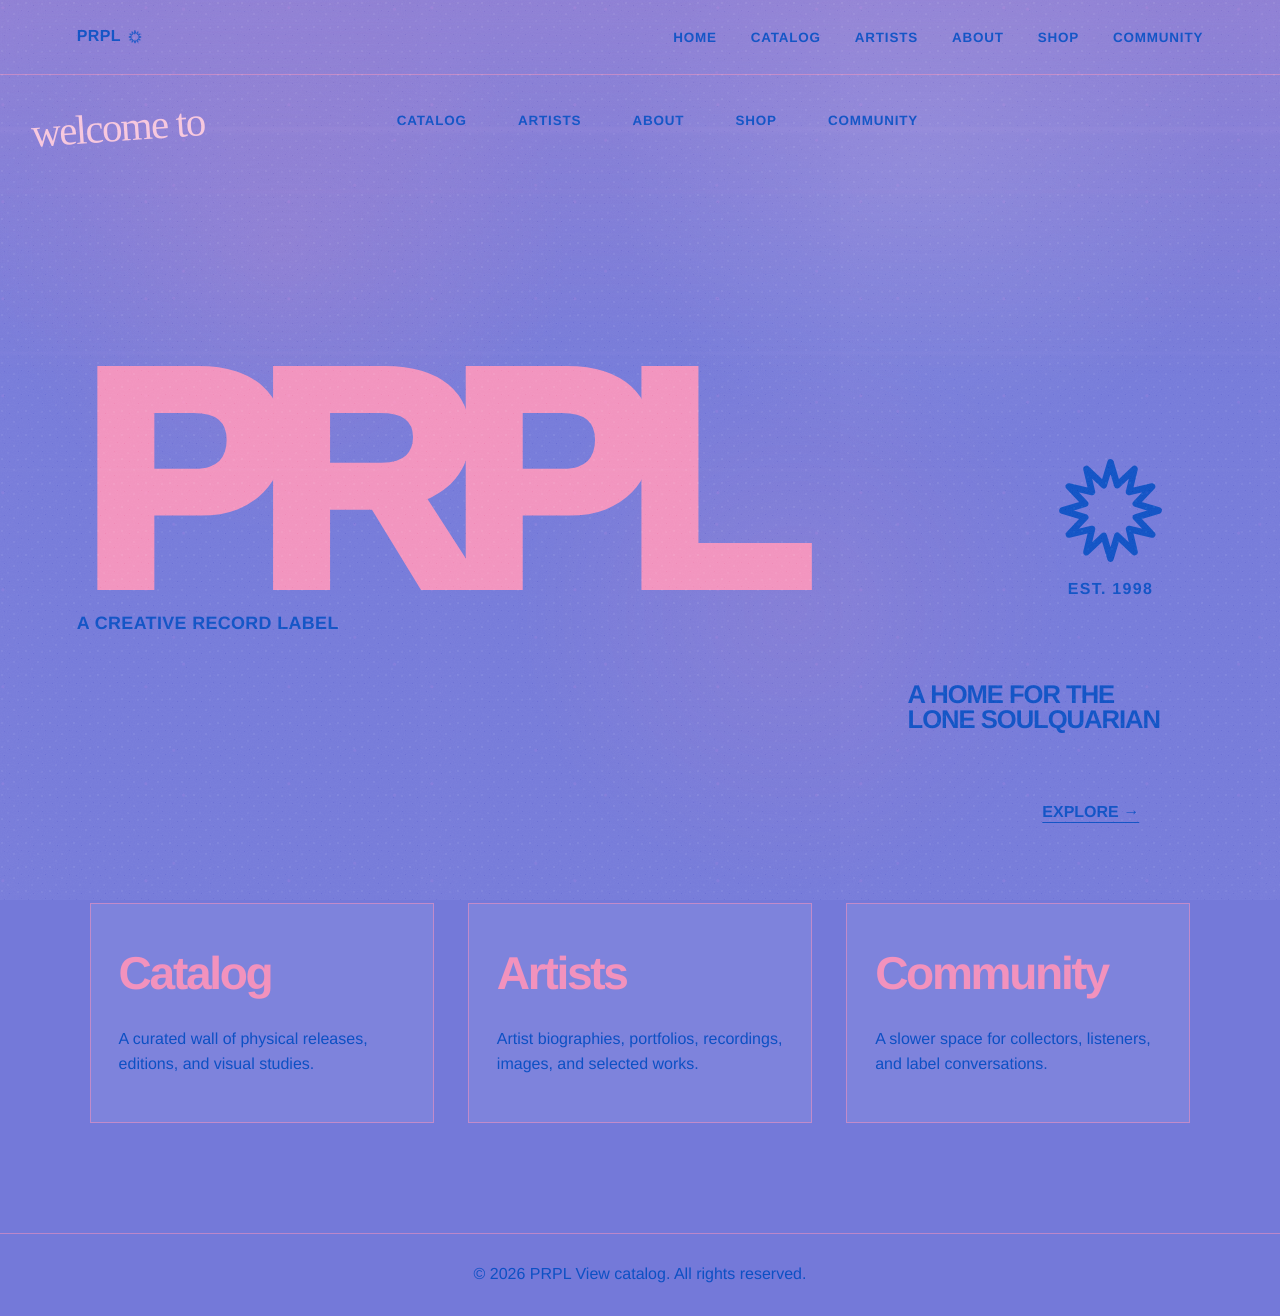
==== commit 46b35b09: "Update index.html" ====
--- a/index.html
+++ b/index.html
@@ -40,7 +40,7 @@
         <p>EST. 1998</p>
       </div>
 
-      <p class="hero-statement">A home for visionaries. Sound for the culture.</p>
+      <p class="hero-statement">A HOME FOR THE LONE SOULQUARIAN</p>
 
       <a class="explore-link" href="vinyl.html">Explore →</a>
     </section>
--- a/styles.css
+++ b/styles.css
@@ -1,12 +1,12 @@
 :root {
-  --lavender: #a99ade;
-  --lavender-matte: #a798d9;
-  --pink: #f5a3bf;
-  --pink-soft: #ffc0d2;
-  --iris: #113ba7;
-  --iris-soft: rgba(17, 59, 167, 0.16);
+  --lavender: #7479d9;
+  --lavender-matte: #7479d9;
+  --pink: #f292bd;
+  --pink-soft: #f7c6dd;
+  --iris: #0d50c4;
+  --iris-soft: rgba(13, 80, 196, 0.16);
   --white: #fff9fb;
-  --line: rgba(245, 163, 191, 0.58);
+  --line: rgba(242, 146, 189, 0.58);
   --twelve-star-line: url("data:image/svg+xml,%3Csvg xmlns='http://www.w3.org/2000/svg' viewBox='0 0 100 100'%3E%3Cpath d='M 50.00 6.00 L 56.21 26.82 L 72.00 11.89 L 66.97 33.03 L 88.11 28.00 L 73.18 43.79 L 94.00 50.00 L 73.18 56.21 L 88.11 72.00 L 66.97 66.97 L 72.00 88.11 L 56.21 73.18 L 50.00 94.00 L 43.79 73.18 L 28.00 88.11 L 33.03 66.97 L 11.89 72.00 L 26.82 56.21 L 6.00 50.00 L 26.82 43.79 L 11.89 28.00 L 33.03 33.03 L 28.00 11.89 L 43.79 26.82 Z' fill='none' stroke='white' stroke-width='6' stroke-linejoin='round' stroke-linecap='round'/%3E%3C/svg%3E");
   --glitch-noise: url("data:image/svg+xml,%3Csvg xmlns='http://www.w3.org/2000/svg' viewBox='0 0 180 180'%3E%3Cfilter id='n'%3E%3CfeTurbulence type='fractalNoise' baseFrequency='.92' numOctaves='3' stitchTiles='stitch'/%3E%3CfeColorMatrix type='matrix' values='1 0 0 0 0.96 0 1 0 0 0.58 0 0 1 0 0.78 0 0 0 .42 0'/%3E%3C/filter%3E%3Crect width='180' height='180' filter='url(%23n)' opacity='.55'/%3E%3C/svg%3E");
   --pixel-noise: url("data:image/svg+xml,%3Csvg xmlns='http://www.w3.org/2000/svg' width='24' height='24' viewBox='0 0 24 24'%3E%3Crect x='1' y='2' width='2' height='2' fill='white' opacity='.5'/%3E%3Crect x='9' y='5' width='1' height='1' fill='black' opacity='.55'/%3E%3Crect x='17' y='3' width='2' height='2' fill='white' opacity='.38'/%3E%3Crect x='4' y='11' width='1' height='1' fill='black' opacity='.5'/%3E%3Crect x='13' y='13' width='2' height='2' fill='white' opacity='.42'/%3E%3Crect x='21' y='10' width='1' height='1' fill='black' opacity='.45'/%3E%3Crect x='7' y='20' width='2' height='2' fill='white' opacity='.32'/%3E%3Crect x='18' y='19' width='1' height='1' fill='black' opacity='.48'/%3E%3C/svg%3E");
@@ -31,10 +31,10 @@
   position: fixed;
   inset: 0;
   background:
-    linear-gradient(180deg, rgba(255, 192, 210, 0.2), transparent 42%),
-    radial-gradient(circle at 22% 28%, rgba(255, 192, 210, 0.14), transparent 24%),
+    linear-gradient(180deg, rgba(242, 146, 189, 0.2), transparent 42%),
+    radial-gradient(circle at 22% 28%, rgba(242, 146, 189, 0.14), transparent 24%),
     radial-gradient(circle at 72% 18%, rgba(255, 255, 255, 0.1), transparent 26%),
-    radial-gradient(circle at 62% 68%, rgba(255, 192, 210, 0.12), transparent 28%);
+    radial-gradient(circle at 62% 68%, rgba(242, 146, 189, 0.12), transparent 28%);
   pointer-events: none;
   z-index: -1;
 }
@@ -45,9 +45,9 @@
   inset: 0;
   background:
     var(--glitch-noise),
-    repeating-linear-gradient(0deg, rgba(36, 79, 199, 0.11) 0 1px, transparent 1px 5px),
-    linear-gradient(180deg, transparent 0 14%, rgba(255, 193, 216, 0.18) 14.2% 14.55%, transparent 14.9% 39%, rgba(255, 193, 216, 0.11) 39.1% 39.25%, transparent 39.6% 66%, rgba(36, 79, 199, 0.08) 66.1% 66.35%, transparent 66.7% 100%),
-    linear-gradient(90deg, rgba(255, 193, 216, 0.06), transparent 18%, rgba(36, 79, 199, 0.04) 54%, transparent 86%);
+    repeating-linear-gradient(0deg, rgba(13, 80, 196, 0.11) 0 1px, transparent 1px 5px),
+    linear-gradient(180deg, transparent 0 14%, rgba(242, 146, 189, 0.18) 14.2% 14.55%, transparent 14.9% 39%, rgba(242, 146, 189, 0.11) 39.1% 39.25%, transparent 39.6% 66%, rgba(13, 80, 196, 0.08) 66.1% 66.35%, transparent 66.7% 100%),
+    linear-gradient(90deg, rgba(242, 146, 189, 0.06), transparent 18%, rgba(13, 80, 196, 0.04) 54%, transparent 86%);
   background-size: 180px 180px, 100% 5px, 100% 100%, 420px 100%;
   mix-blend-mode: screen;
   opacity: 0.24;
@@ -67,10 +67,10 @@
 html::before {
   background:
     var(--pixel-noise),
-    radial-gradient(circle at 2% 8%, rgba(255, 193, 216, 0.8) 0 1px, transparent 2px),
-    radial-gradient(circle at 87% 7%, rgba(255, 193, 216, 0.75) 0 1px, transparent 2px),
-    radial-gradient(circle at 96% 64%, rgba(255, 193, 216, 0.7) 0 1px, transparent 2px),
-    linear-gradient(180deg, transparent 0 21%, rgba(255, 193, 216, 0.12) 21.1% 21.35%, transparent 21.7% 52%, rgba(255, 249, 251, 0.08) 52.05% 52.2%, transparent 52.55% 100%);
+    radial-gradient(circle at 2% 8%, rgba(242, 146, 189, 0.8) 0 1px, transparent 2px),
+    radial-gradient(circle at 87% 7%, rgba(242, 146, 189, 0.75) 0 1px, transparent 2px),
+    radial-gradient(circle at 96% 64%, rgba(242, 146, 189, 0.7) 0 1px, transparent 2px),
+    linear-gradient(180deg, transparent 0 21%, rgba(242, 146, 189, 0.12) 21.1% 21.35%, transparent 21.7% 52%, rgba(255, 249, 251, 0.08) 52.05% 52.2%, transparent 52.55% 100%);
   background-size: 24px 24px, 143px 97px, 211px 131px, 181px 113px, 100% 100%;
   mix-blend-mode: soft-light;
   opacity: 0.34;
@@ -80,8 +80,8 @@
 
 html::after {
   background:
-    linear-gradient(90deg, transparent 0 22%, rgba(255, 193, 216, 0.36) 26% 40%, transparent 46%),
-    linear-gradient(90deg, transparent 0 54%, rgba(36, 79, 199, 0.18) 58% 70%, transparent 76%);
+    linear-gradient(90deg, transparent 0 22%, rgba(242, 146, 189, 0.36) 26% 40%, transparent 46%),
+    linear-gradient(90deg, transparent 0 54%, rgba(13, 80, 196, 0.18) 58% 70%, transparent 76%);
   clip-path: inset(13% 4% 84% 58%);
   mix-blend-mode: screen;
   opacity: 0;
@@ -178,12 +178,12 @@
 
   91.4% {
     transform: translate3d(1px, 0, 0);
-    filter: drop-shadow(-1px 0 rgba(255, 193, 216, 0.26)) drop-shadow(1px 0 rgba(36, 79, 199, 0.22));
+    filter: drop-shadow(-1px 0 rgba(242, 146, 189, 0.26)) drop-shadow(1px 0 rgba(13, 80, 196, 0.22));
   }
 
   91.8% {
     transform: translate3d(-1px, 0, 0);
-    filter: drop-shadow(1px 0 rgba(255, 193, 216, 0.22)) drop-shadow(-1px 0 rgba(36, 79, 199, 0.18));
+    filter: drop-shadow(1px 0 rgba(242, 146, 189, 0.22)) drop-shadow(-1px 0 rgba(13, 80, 196, 0.18));
   }
 }
 
@@ -193,7 +193,7 @@
   align-items: center;
   padding: 28px 6vw;
   background: transparent;
-  border-bottom: 1px solid rgba(245, 163, 191, 0.52);
+  border-bottom: 1px solid rgba(242, 146, 189, 0.52);
   position: sticky;
   top: 0;
   z-index: 10;
@@ -235,7 +235,7 @@
   text-decoration: none;
   text-transform: uppercase;
   line-height: 0.82;
-  filter: drop-shadow(2px 0 rgba(17, 59, 167, 0.16));
+  filter: drop-shadow(2px 0 rgba(13, 80, 196, 0.16));
 }
 
 .interior-brand span {
@@ -276,9 +276,35 @@
   right: -1.8rem;
   bottom: 0.74rem;
   height: 0.42rem;
-  background: linear-gradient(90deg, rgba(255, 192, 210, 0.62), transparent 18%, rgba(17, 59, 167, 0.18) 32%, transparent 46%);
+  background: linear-gradient(90deg, rgba(242, 146, 189, 0.62), transparent 18%, rgba(13, 80, 196, 0.18) 32%, transparent 46%);
   opacity: 0.62;
   transform: translateX(0.28rem);
+}
+
+
+.interior-logo-art {
+  display: block;
+  width: clamp(150px, 18vw, 240px);
+  height: 76px;
+  line-height: 0;
+  text-decoration: none;
+  flex: 0 0 auto;
+  overflow: hidden;
+}
+
+.interior-logo-art img {
+  display: block;
+  width: 100%;
+  height: 100%;
+  object-fit: contain;
+  object-position: left center;
+}
+
+@media (max-width: 760px) {
+  .interior-logo-art {
+    width: min(56vw, 210px);
+    height: 66px;
+  }
 }
 
 nav {
@@ -471,8 +497,13 @@
   padding: 0 7vw 110px;
 }
 
+.wall-records {
+  align-items: start;
+  gap: clamp(42px, 4.4vw, 78px);
+  padding-top: 22px;
+}
+
 .feature-grid article,
-.album-card,
 .artist-card,
 .content-block,
 .shop-panel,
@@ -534,8 +565,8 @@
   display: grid;
   place-items: center;
   background:
-    radial-gradient(circle at 50% 50%, rgba(247, 167, 200, 0.52), transparent 25%),
-    linear-gradient(180deg, rgba(255,249,251,0.55), rgba(143,99,255,0.22));
+    radial-gradient(circle at 50% 50%, rgba(242, 146, 189, 0.52), transparent 25%),
+    linear-gradient(180deg, rgba(255,249,251,0.55), rgba(116, 121, 217,0.22));
   color: var(--iris);
   font-weight: 800;
   letter-spacing: 0.14em;
@@ -545,13 +576,25 @@
 }
 
 .album-card {
-  padding: 18px;
-}
-
-.album-card h2 {
-  font-size: 1.45rem;
-  letter-spacing: -0.02em;
-  margin-top: 22px;
+  padding: 0;
+  background: transparent;
+  border: 0;
+}
+
+.wall-records .cover {
+  min-height: 0;
+  aspect-ratio: 1 / 1;
+  width: 100%;
+  background:
+    linear-gradient(180deg, rgba(255, 249, 251, 0.18), rgba(242, 146, 189, 0.08)),
+    var(--lavender);
+  border: 1px solid rgba(242, 146, 189, 0.5);
+  color: transparent;
+  box-shadow: 0 18px 28px rgba(13, 80, 196, 0.12);
+}
+
+.wall-records .cover::selection {
+  background: transparent;
 }
 
 .artist-list {
@@ -636,7 +679,7 @@
 }
 
 .search-box input::placeholder {
-  color: rgba(255, 192, 210, 0.72);
+  color: rgba(242, 146, 189, 0.72);
 }
 
 .pink-room-layout {
@@ -659,10 +702,10 @@
 .online-avatars span {
   border-radius: 50%;
   background:
-    radial-gradient(circle at 34% 28%, rgba(255, 192, 210, 0.88), transparent 8%),
-    radial-gradient(circle at 62% 58%, rgba(17, 59, 167, 0.92), transparent 30%),
-    conic-gradient(from 30deg, #1d0b58, #7f35dd, #160a4a, #f5a3bf, #22106c);
-  box-shadow: inset 0 0 18px rgba(255, 192, 210, 0.42);
+    radial-gradient(circle at 34% 28%, rgba(242, 146, 189, 0.88), transparent 8%),
+    radial-gradient(circle at 62% 58%, rgba(13, 80, 196, 0.92), transparent 30%),
+    conic-gradient(from 30deg, #0d50c4, #7479d9, #0d50c4, #f292bd, #0d50c4);
+  box-shadow: inset 0 0 18px rgba(242, 146, 189, 0.42);
 }
 
 .avatar-orb {
@@ -893,7 +936,7 @@
 
 input::placeholder,
 textarea::placeholder {
-  color: rgba(36, 79, 199, 0.62);
+  color: rgba(13, 80, 196, 0.62);
 }
 
 textarea {
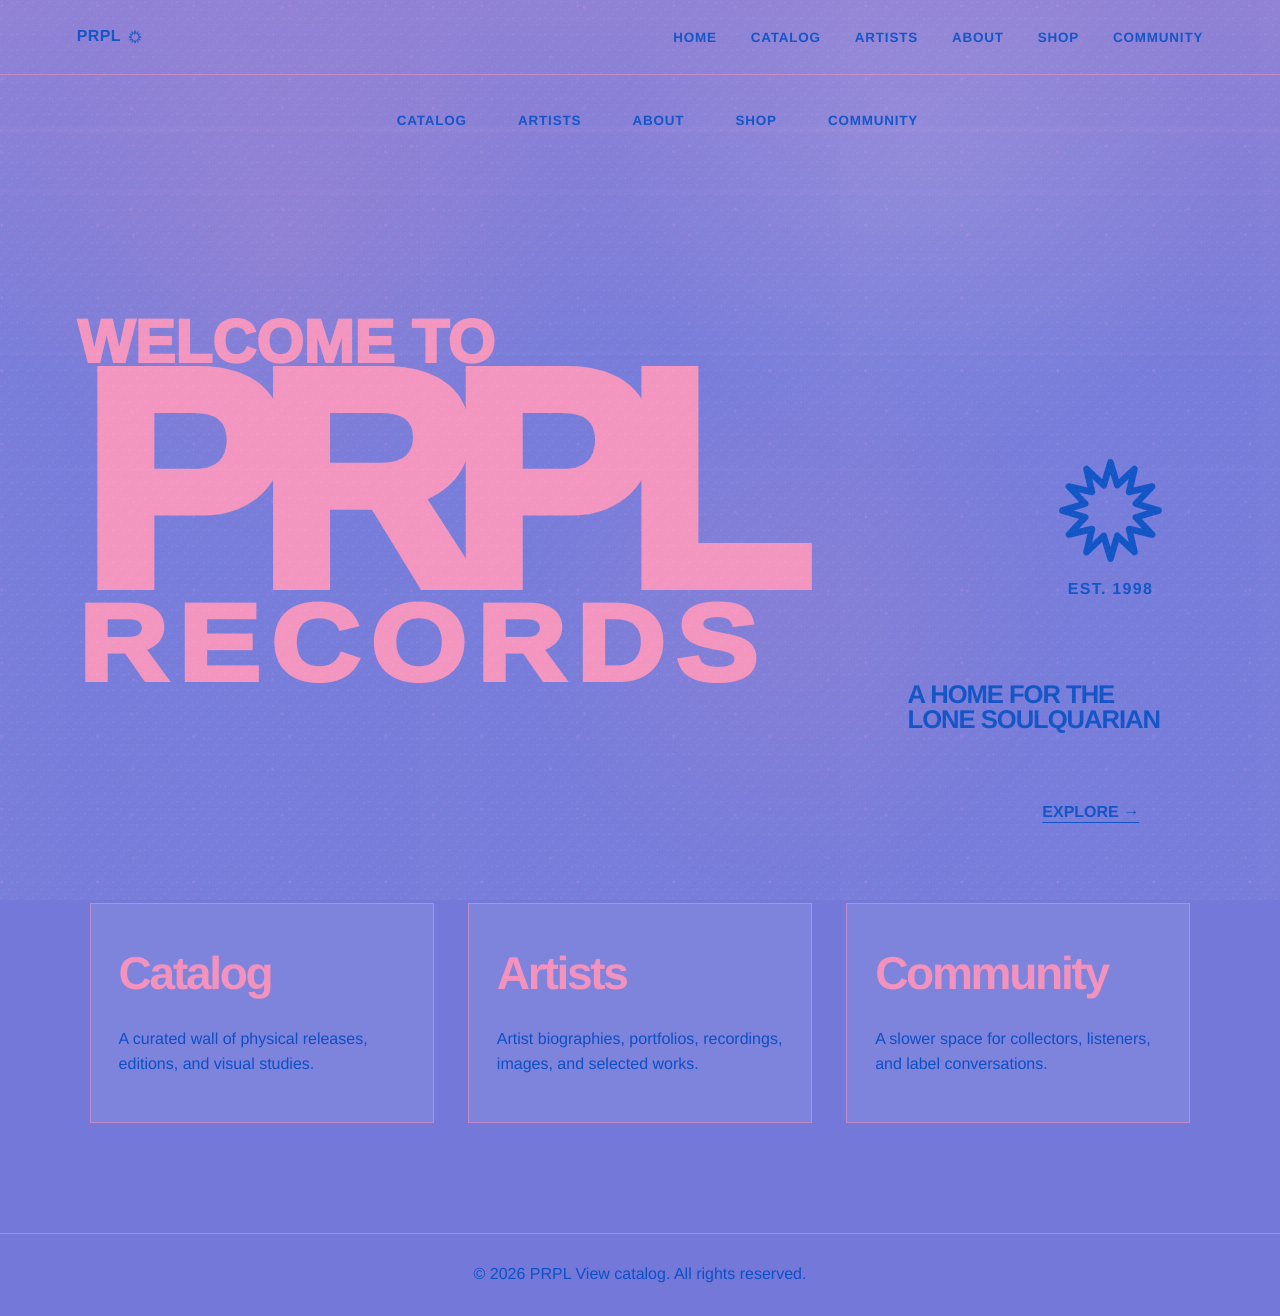
==== commit 9a009a83: "Update home logo text and pixel glitch" ====
--- a/index.html
+++ b/index.html
@@ -21,7 +21,7 @@
 
   <main>
     <section class="hero lavender-home">
-      <div class="welcome-script">welcome to</div>
+      <div class="welcome-script">WELCOME TO</div>
 
       <nav class="floating-nav">
         <a href="vinyl.html">Catalog</a>
@@ -33,7 +33,7 @@
 
       <h1 class="prpl-title">PRPL</h1>
 
-      <p class="hero-caption">A creative record label</p>
+      <p class="hero-caption">RECORDS</p>
 
       <div class="gallery-mark">
         <span class="twelve-star" aria-hidden="true"></span>
--- a/styles.css
+++ b/styles.css
@@ -71,11 +71,11 @@
     radial-gradient(circle at 87% 7%, rgba(242, 146, 189, 0.75) 0 1px, transparent 2px),
     radial-gradient(circle at 96% 64%, rgba(242, 146, 189, 0.7) 0 1px, transparent 2px),
     linear-gradient(180deg, transparent 0 21%, rgba(242, 146, 189, 0.12) 21.1% 21.35%, transparent 21.7% 52%, rgba(255, 249, 251, 0.08) 52.05% 52.2%, transparent 52.55% 100%);
-  background-size: 24px 24px, 143px 97px, 211px 131px, 181px 113px, 100% 100%;
+  background-size: 16px 16px, 96px 73px, 151px 101px, 139px 89px, 100% 100%;
   mix-blend-mode: soft-light;
-  opacity: 0.34;
+  opacity: 0.52;
   z-index: 1000;
-  animation: pixel-glitch 7s steps(1, end) infinite;
+  animation: pixel-glitch 4.8s steps(1, end) infinite;
 }
 
 html::after {
@@ -130,17 +130,22 @@
 @keyframes pixel-glitch {
   0%, 76%, 79%, 100% {
     transform: translate3d(0, 0, 0);
-    opacity: 0.24;
+    opacity: 0.42;
   }
 
   76.4% {
-    transform: translate3d(2px, -1px, 0);
-    opacity: 0.42;
+    transform: translate3d(3px, -2px, 0);
+    opacity: 0.68;
   }
 
   77.1% {
-    transform: translate3d(-2px, 1px, 0);
-    opacity: 0.32;
+    transform: translate3d(-3px, 2px, 0);
+    opacity: 0.58;
+  }
+
+  78.2% {
+    transform: translate3d(2px, 1px, 0);
+    opacity: 0.62;
   }
 }
 
@@ -342,15 +347,14 @@
 }
 
 .welcome-script {
-  position: absolute;
-  top: 28px;
-  left: 2.4vw;
-  color: var(--pink-soft);
-  font-family: "Brush Script MT", "Apple Chancery", cursive;
-  font-size: clamp(2rem, 3.2vw, 4.2rem);
-  font-weight: 400;
-  letter-spacing: -0.04em;
-  transform: rotate(-4deg);
+  color: var(--pink);
+  font-family: Helvetica Neue, Helvetica, Arial, sans-serif;
+  font-size: 3.8rem;
+  font-weight: 950;
+  line-height: 0.78;
+  letter-spacing: 0;
+  text-transform: uppercase;
+  margin: 0 0 0.12em;
 }
 
 .floating-nav {
@@ -372,12 +376,17 @@
 }
 
 .hero-caption {
-  color: var(--iris);
-  margin: 18px 0 0;
-  font-weight: 800;
-  text-transform: uppercase;
-  letter-spacing: 0.02em;
-  font-size: clamp(0.95rem, 1.4vw, 1.25rem);
+  display: inline-block;
+  color: var(--pink);
+  margin: 0.08em 0 0;
+  font-family: Helvetica Neue, Helvetica, Arial, sans-serif;
+  font-size: 6.8rem;
+  font-weight: 950;
+  line-height: 0.78;
+  text-transform: uppercase;
+  letter-spacing: 0.08em;
+  transform: scaleX(1.14);
+  transform-origin: left center;
 }
 
 .gallery-mark {
@@ -983,8 +992,14 @@
   }
 
   .welcome-script {
-    top: 24px;
-    left: 6vw;
+    font-size: 2.4rem;
+    margin-bottom: 0.18em;
+  }
+
+  .hero-caption {
+    font-size: 3.6rem;
+    letter-spacing: 0.05em;
+    transform: none;
   }
 
   .lavender-home {
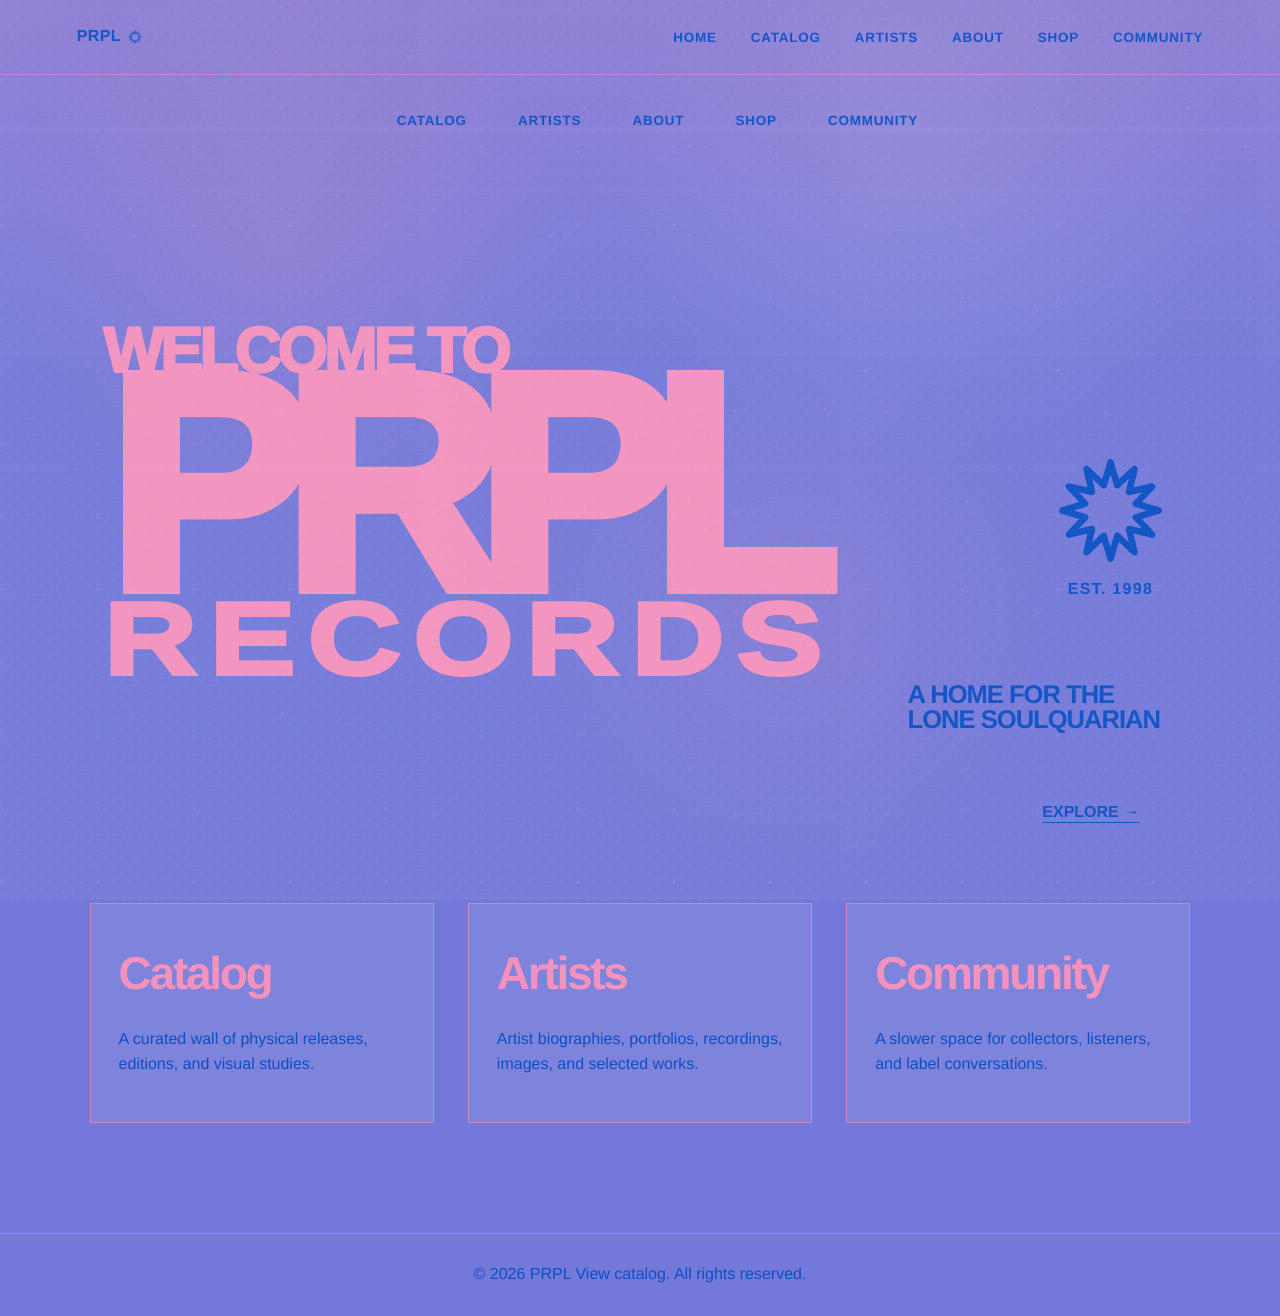
==== commit 98ea8e5a: "Correct home logo lockup" ====
--- a/index.html
+++ b/index.html
@@ -4,7 +4,7 @@
   <meta charset="UTF-8" />
   <meta name="viewport" content="width=device-width, initial-scale=1.0" />
   <title>PRPL View catalog | Home</title>
-  <link rel="stylesheet" href="styles.css" />
+  <link rel="stylesheet" href="styles.css?v=20260708-1818" />
 </head>
 <body>
   <header class="site-header">
@@ -21,7 +21,11 @@
 
   <main>
     <section class="hero lavender-home">
-      <div class="welcome-script">WELCOME TO</div>
+      <div class="home-logo-lockup" aria-label="Welcome to PRPL Records">
+        <div class="home-logo-kicker">WELCOME TO</div>
+        <h1 class="prpl-title">PRPL</h1>
+        <p class="home-logo-records">RECORDS</p>
+      </div>
 
       <nav class="floating-nav">
         <a href="vinyl.html">Catalog</a>
@@ -30,10 +34,6 @@
         <a href="shop.html">Shop</a>
         <a href="forum.html">Community</a>
       </nav>
-
-      <h1 class="prpl-title">PRPL</h1>
-
-      <p class="hero-caption">RECORDS</p>
 
       <div class="gallery-mark">
         <span class="twelve-star" aria-hidden="true"></span>
--- a/styles.css
+++ b/styles.css
@@ -346,15 +346,22 @@
   padding-top: 120px;
 }
 
-.welcome-script {
+.home-logo-lockup {
+  width: min(88vw, 1560px);
+  margin: 0 auto 0 2vw;
   color: var(--pink);
   font-family: Helvetica Neue, Helvetica, Arial, sans-serif;
-  font-size: 3.8rem;
+  text-transform: uppercase;
+}
+
+.home-logo-kicker {
+  display: block;
+  color: var(--pink);
+  font-size: clamp(2.2rem, 5vw, 6.6rem);
   font-weight: 950;
-  line-height: 0.78;
-  letter-spacing: 0;
-  text-transform: uppercase;
-  margin: 0 0 0.12em;
+  line-height: 0.76;
+  letter-spacing: -0.055em;
+  margin: 0 0 0.03em;
 }
 
 .floating-nav {
@@ -375,17 +382,17 @@
   text-transform: uppercase;
 }
 
-.hero-caption {
+.home-logo-records {
   display: inline-block;
   color: var(--pink);
-  margin: 0.08em 0 0;
+  margin: 0.05em 0 0;
   font-family: Helvetica Neue, Helvetica, Arial, sans-serif;
-  font-size: 6.8rem;
+  font-size: clamp(3.2rem, 8vw, 8.8rem);
   font-weight: 950;
-  line-height: 0.78;
-  text-transform: uppercase;
-  letter-spacing: 0.08em;
-  transform: scaleX(1.14);
+  line-height: 0.72;
+  text-transform: uppercase;
+  letter-spacing: 0.095em;
+  transform: scaleX(1.26);
   transform-origin: left center;
 }
 
@@ -991,14 +998,19 @@
     gap: 16px;
   }
 
-  .welcome-script {
-    font-size: 2.4rem;
-    margin-bottom: 0.18em;
-  }
-
-  .hero-caption {
-    font-size: 3.6rem;
-    letter-spacing: 0.05em;
+  .home-logo-lockup {
+    width: 88vw;
+    margin-left: 0;
+  }
+
+  .home-logo-kicker {
+    font-size: clamp(2rem, 12vw, 4rem);
+    margin-bottom: 0.06em;
+  }
+
+  .home-logo-records {
+    font-size: clamp(2.8rem, 14vw, 4.4rem);
+    letter-spacing: 0.055em;
     transform: none;
   }
 
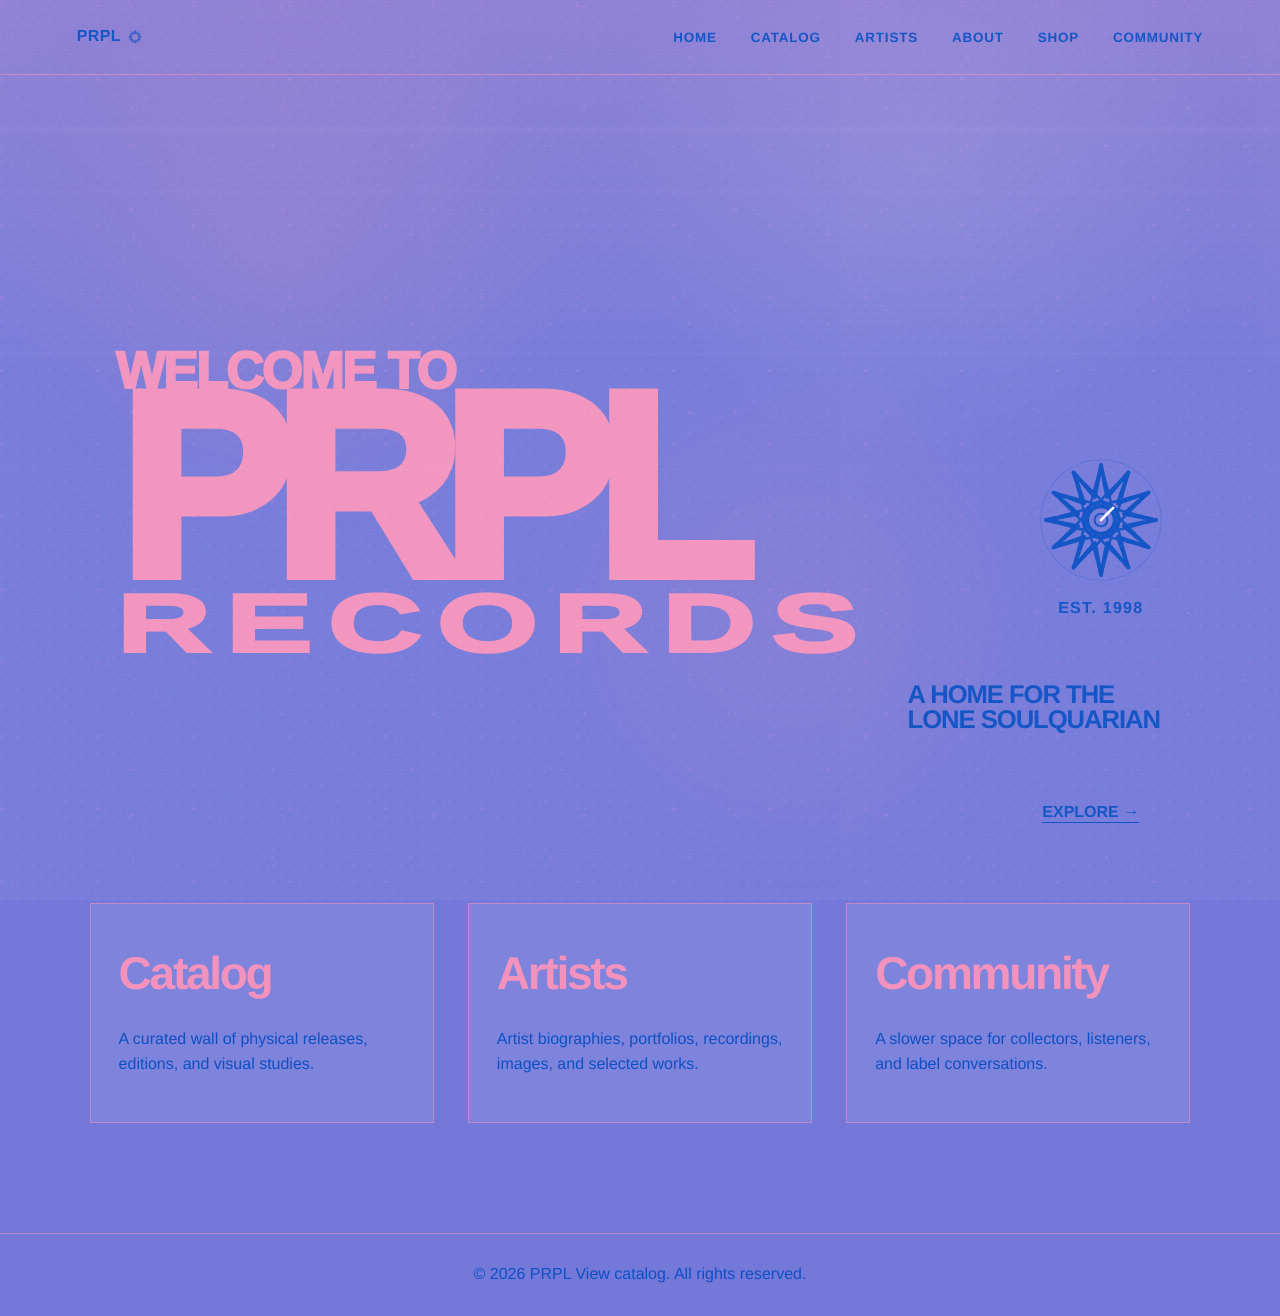
==== commit ec25c39f: "Remove duplicate home nav" ====
--- a/index.html
+++ b/index.html
@@ -4,7 +4,7 @@
   <meta charset="UTF-8" />
   <meta name="viewport" content="width=device-width, initial-scale=1.0" />
   <title>PRPL View catalog | Home</title>
-  <link rel="stylesheet" href="styles.css?v=20260708-1818" />
+  <link rel="stylesheet" href="styles.css?v=20260708-1908" />
 </head>
 <body>
   <header class="site-header">
@@ -27,13 +27,6 @@
         <p class="home-logo-records">RECORDS</p>
       </div>
 
-      <nav class="floating-nav">
-        <a href="vinyl.html">Catalog</a>
-        <a href="artists.html">Artists</a>
-        <a href="about.html">About</a>
-        <a href="shop.html">Shop</a>
-        <a href="forum.html">Community</a>
-      </nav>
 
       <div class="gallery-mark">
         <span class="twelve-star" aria-hidden="true"></span>
--- a/styles.css
+++ b/styles.css
@@ -7,6 +7,7 @@
   --iris-soft: rgba(13, 80, 196, 0.16);
   --white: #fff9fb;
   --line: rgba(242, 146, 189, 0.58);
+  --record-star-mark: url("data:image/svg+xml,%3Csvg%20xmlns%3D%22http%3A%2F%2Fwww.w3.org%2F2000%2Fsvg%22%20viewBox%3D%220%200%20200%20200%22%3E%3Cg%20fill%3D%22none%22%20stroke-linecap%3D%22round%22%20stroke-linejoin%3D%22round%22%3E%3Ccircle%20cx%3D%22100%22%20cy%3D%22100%22%20r%3D%2294%22%20stroke%3D%22%230d50c4%22%20stroke-width%3D%222%22%20opacity%3D%220.18%22%2F%3E%3Cpolygon%20points%3D%22100.0%2C14.0%20109.6%2C64.3%20143.0%2C25.5%20126.2%2C73.8%20174.5%2C57.0%20135.7%2C90.4%20186.0%2C100.0%20135.7%2C109.6%20174.5%2C143.0%20126.2%2C126.2%20143.0%2C174.5%20109.6%2C135.7%20100.0%2C186.0%2090.4%2C135.7%2057.0%2C174.5%2073.8%2C126.2%2025.5%2C143.0%2064.3%2C109.6%2014.0%2C100.0%2064.3%2C90.4%2025.5%2C57.0%2073.8%2C73.8%2057.0%2C25.5%2090.4%2C64.3%22%20stroke%3D%22%230d50c4%22%20stroke-width%3D%226%22%2F%3E%3Cpolyline%20points%3D%22100.0%2C14.0%20143.0%2C174.5%2025.5%2C57.0%20186.0%2C100.0%2025.5%2C143.0%20143.0%2C25.5%20100.0%2C186.0%2057.0%2C25.5%20174.5%2C143.0%2014.0%2C100.0%20174.5%2C57.0%2057.0%2C174.5%20100.0%2C14.0%22%20stroke%3D%22%230d50c4%22%20stroke-width%3D%224%22%20opacity%3D%220.95%22%2F%3E%3Ccircle%20cx%3D%22100%22%20cy%3D%22100%22%20r%3D%2228%22%20stroke%3D%22%230d50c4%22%20stroke-width%3D%225%22%2F%3E%3Ccircle%20cx%3D%22100%22%20cy%3D%22100%22%20r%3D%2220%22%20stroke%3D%22%230d50c4%22%20stroke-width%3D%223%22%2F%3E%3Ccircle%20cx%3D%22100%22%20cy%3D%22100%22%20r%3D%2210%22%20stroke%3D%22%230d50c4%22%20stroke-width%3D%223%22%2F%3E%3Cline%20x1%3D%22100%22%20y1%3D%22100%22%20x2%3D%22119%22%20y2%3D%2281%22%20stroke%3D%22%23ffffff%22%20stroke-width%3D%224%22%2F%3E%3C%2Fg%3E%3C%2Fsvg%3E");
   --twelve-star-line: url("data:image/svg+xml,%3Csvg xmlns='http://www.w3.org/2000/svg' viewBox='0 0 100 100'%3E%3Cpath d='M 50.00 6.00 L 56.21 26.82 L 72.00 11.89 L 66.97 33.03 L 88.11 28.00 L 73.18 43.79 L 94.00 50.00 L 73.18 56.21 L 88.11 72.00 L 66.97 66.97 L 72.00 88.11 L 56.21 73.18 L 50.00 94.00 L 43.79 73.18 L 28.00 88.11 L 33.03 66.97 L 11.89 72.00 L 26.82 56.21 L 6.00 50.00 L 26.82 43.79 L 11.89 28.00 L 33.03 33.03 L 28.00 11.89 L 43.79 26.82 Z' fill='none' stroke='white' stroke-width='6' stroke-linejoin='round' stroke-linecap='round'/%3E%3C/svg%3E");
   --glitch-noise: url("data:image/svg+xml,%3Csvg xmlns='http://www.w3.org/2000/svg' viewBox='0 0 180 180'%3E%3Cfilter id='n'%3E%3CfeTurbulence type='fractalNoise' baseFrequency='.92' numOctaves='3' stitchTiles='stitch'/%3E%3CfeColorMatrix type='matrix' values='1 0 0 0 0.96 0 1 0 0 0.58 0 0 1 0 0.78 0 0 0 .42 0'/%3E%3C/filter%3E%3Crect width='180' height='180' filter='url(%23n)' opacity='.55'/%3E%3C/svg%3E");
   --pixel-noise: url("data:image/svg+xml,%3Csvg xmlns='http://www.w3.org/2000/svg' width='24' height='24' viewBox='0 0 24 24'%3E%3Crect x='1' y='2' width='2' height='2' fill='white' opacity='.5'/%3E%3Crect x='9' y='5' width='1' height='1' fill='black' opacity='.55'/%3E%3Crect x='17' y='3' width='2' height='2' fill='white' opacity='.38'/%3E%3Crect x='4' y='11' width='1' height='1' fill='black' opacity='.5'/%3E%3Crect x='13' y='13' width='2' height='2' fill='white' opacity='.42'/%3E%3Crect x='21' y='10' width='1' height='1' fill='black' opacity='.45'/%3E%3Crect x='7' y='20' width='2' height='2' fill='white' opacity='.32'/%3E%3Crect x='18' y='19' width='1' height='1' fill='black' opacity='.48'/%3E%3C/svg%3E");
@@ -347,8 +348,8 @@
 }
 
 .home-logo-lockup {
-  width: min(88vw, 1560px);
-  margin: 0 auto 0 2vw;
+  width: min(82vw, 1500px);
+  margin: 0 auto 0 3vw;
   color: var(--pink);
   font-family: Helvetica Neue, Helvetica, Arial, sans-serif;
   text-transform: uppercase;
@@ -357,11 +358,11 @@
 .home-logo-kicker {
   display: block;
   color: var(--pink);
-  font-size: clamp(2.2rem, 5vw, 6.6rem);
+  font-size: clamp(2rem, 4.1vw, 5.7rem);
   font-weight: 950;
-  line-height: 0.76;
-  letter-spacing: -0.055em;
-  margin: 0 0 0.03em;
+  line-height: 0.82;
+  letter-spacing: -0.04em;
+  margin: 0 0 0.04em;
 }
 
 .floating-nav {
@@ -374,10 +375,10 @@
 
 .prpl-title {
   color: var(--pink);
-  font-size: clamp(7rem, 24vw, 24rem);
+  font-size: clamp(7rem, 20.5vw, 21rem);
   line-height: 0.72;
   margin: 0;
-  letter-spacing: -0.095em;
+  letter-spacing: -0.08em;
   font-weight: 950;
   text-transform: uppercase;
 }
@@ -385,14 +386,14 @@
 .home-logo-records {
   display: inline-block;
   color: var(--pink);
-  margin: 0.05em 0 0;
+  margin: 0.13em 0 0;
   font-family: Helvetica Neue, Helvetica, Arial, sans-serif;
-  font-size: clamp(3.2rem, 8vw, 8.8rem);
+  font-size: clamp(3rem, 6.4vw, 7.6rem);
   font-weight: 950;
-  line-height: 0.72;
-  text-transform: uppercase;
-  letter-spacing: 0.095em;
-  transform: scaleX(1.26);
+  line-height: 0.76;
+  text-transform: uppercase;
+  letter-spacing: 0.11em;
+  transform: scaleX(1.6);
   transform-origin: left center;
 }
 
@@ -412,6 +413,14 @@
   background: currentColor;
   mask: var(--twelve-star-line) center / contain no-repeat;
   -webkit-mask: var(--twelve-star-line) center / contain no-repeat;
+}
+
+.gallery-mark .twelve-star {
+  width: clamp(8rem, 9.5vw, 12rem);
+  height: clamp(8rem, 9.5vw, 12rem);
+  background: var(--record-star-mark) center / contain no-repeat;
+  mask: none;
+  -webkit-mask: none;
 }
 
 .gallery-mark p {
